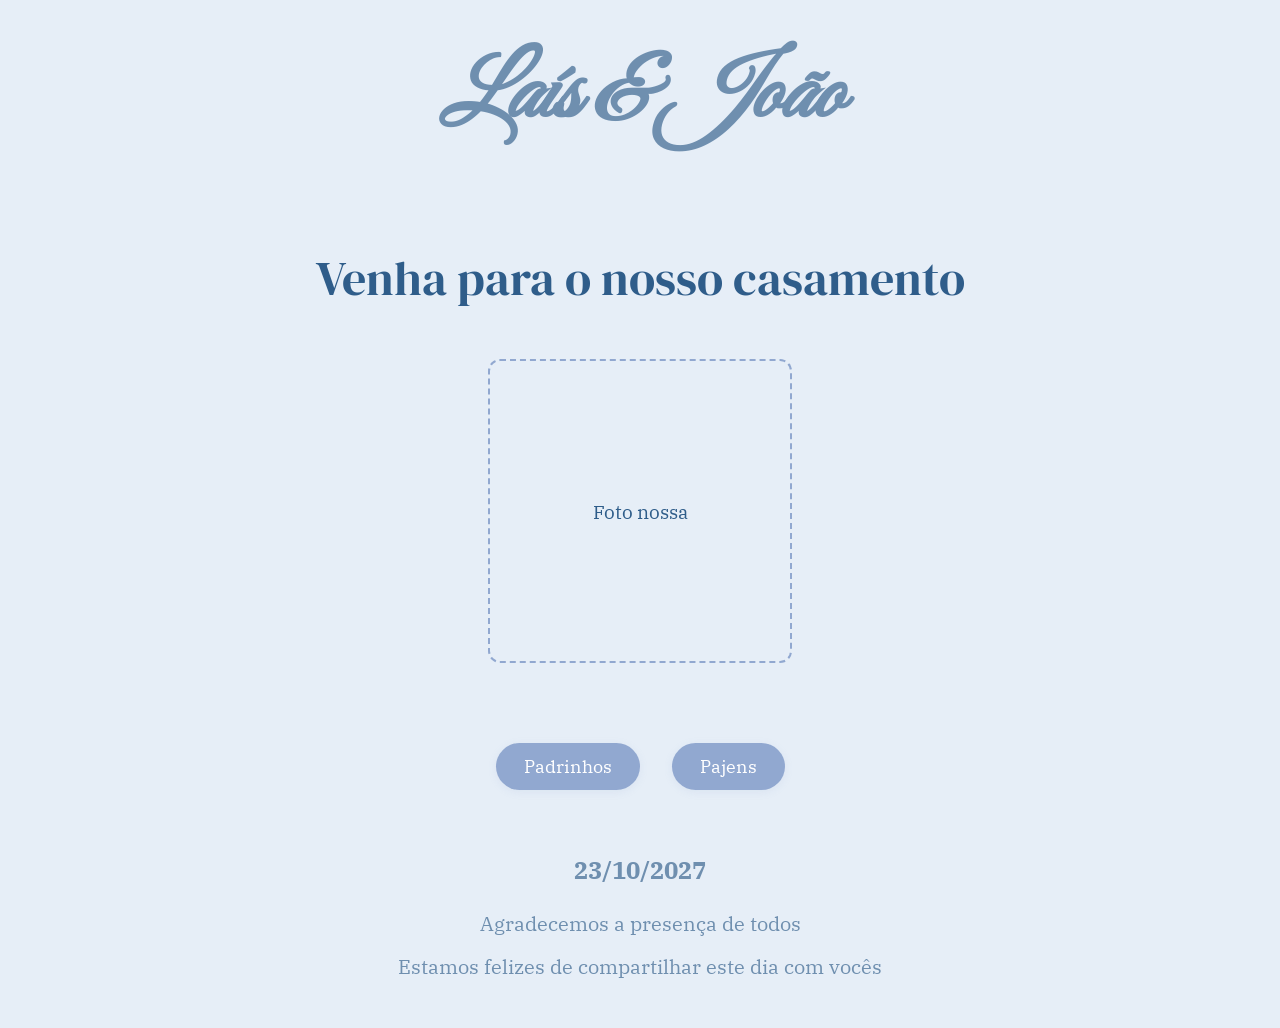
==== index.html @ 88865ebb "test 7.3" ====
<!doctype html>
<html lang="pt-BR">
  <head>
    <meta charset="UTF-8" />
    <meta name="viewport" content="width=device-width, initial-scale=1.0" />
    <title>Convite</title>
    <link rel="stylesheet" href="style.css" />
    <link rel="stylesheet" href="flowers.css" />
    <link
      href="https://fonts.googleapis.com/css?family=DM Serif Display"
      rel="stylesheet"
    />
    <link
      href="https://fonts.googleapis.com/css?family=IBM Plex Serif"
      rel="stylesheet"
    />
    <link
      href="https://fonts.googleapis.com/css?family=Great Vibes"
      rel="stylesheet"
    />
    <script src="script.js" defer></script>
  </head>
  <body>
    <div class="petal-field" id="petal-field"></div>
    <main class="container">
      <h1>Laís & João</h1>
      <p>Venha para o nosso casamento</p>

      <div class="photo-placeholder">
        <span>Foto nossa</span>
      </div>

      <div class="button-group">
        <a href="#" class="btn-mobile">Padrinhos</a>
        <a href="#" class="btn-mobile">Pajens</a>
      </div>

      <h2>23/10/2027</h2>

      <p class="thank-you">Agradecemos a presença de todos</p>
      <p class="share-day">
        Estamos felizes de compartilhar este dia com vocês
      </p>
    </main>
  </body>
</html>
---- style.css ----
.btn-mobile {
  display: inline-block;
  margin: 16px auto;
  padding: 12px 28px;
  background: var(--serenity-primary);
  color: #fff;
  border: none;
  border-radius: 32px;
  font-size: 1.1rem;
  font-family: "IBM Plex Serif", serif;
  text-decoration: none;
  box-shadow: 0 2px 8px rgba(var(--serenity-shadow-rgb), 0.12);
  transition:
    background 0.2s,
    box-shadow 0.2s;
  cursor: pointer;
  outline: none;
}
.btn-mobile:active,
.btn-mobile:focus {
  background: var(--serenity-primary-dark);
  box-shadow: 0 4px 16px rgba(var(--serenity-shadow-rgb), 0.18);
}

:root {
  --serenity-bg: #e6eef7;
  --serenity-text: #2f5d8a;
  --serenity-shadow-rgb: 131, 160, 209;
  --serenity-h1: #6f8faf;
  --serenity-border: #bfd7ea;
  --serenity-outline: #91a8d0;
  --serenity-primary: #91a8d0;
  --serenity-primary-dark: #6f8faf;
  --serenity-ghost: #e6eef7;

  --petal-a: #bfd7ea;
  --petal-b: #91a8d0;
  --petal-c: #d9eaf7;
  --petal-d: #6f8faf;
}

body {
  margin: 0;
  padding: 0;
  color: var(--serenity-text);
  min-height: 100vh;
  display: flex;
  flex-direction: column;
  justify-content: center;
  align-items: center;
  background: var(--serenity-bg);
}

.container {
  max-width: 720px;
  width: 100%;
  margin: 0 auto;
  padding: 40px 20px;
  border-radius: 12px;
  position: relative;
  z-index: 3;
  display: flex;
  flex-direction: column;
  align-items: center;
  justify-content: center;
}

h1 {
  margin-top: 0;
  color: var(--serenity-h1);
  font-family: "Great Vibes", serif;
  font-style: italic;
  font-size: 90px;
  text-align: center;
  width: 100%;
  padding: 0;
}

h2 {
  margin: 16px 0;
  color: var(--serenity-h1);
  font-family: "IBM Plex Serif", serif;
  font-size: 24px;
  text-align: center;
  width: 100%;
  padding: 0;
}

p {
  font-family: "DM Serif Display", serif;
  font-size: 48px;
  text-align: center;
  width: 100%;
  margin: 32px 0 16px 0;
  padding: 0;
}

.photo-placeholder {
  width: 300px;
  height: 300px;
  background-color: var(--serenity-ghost);
  border: 2px dashed var(--serenity-outline);
  border-radius: 12px;
  display: flex;
  justify-content: center;
  align-items: center;
  margin: 32px 0;
  color: var(--serenity-text);
  font-family: "IBM Plex Serif", serif;
  font-size: 1.2rem;
}

.photo-placeholder span {
  text-align: center;
}

.button-group {
  display: flex;
  gap: 32px;
  margin: 32px 0;
}

.thank-you,
.share-day {
  font-family: "IBM Plex Serif", serif;
  font-size: 20px;
  color: var(--serenity-h1);
  margin: 8px 0;
}

@media (max-width: 900px) {
  h1 {
    font-size: 56px;
  }
  p {
    font-size: 32px;
  }
  .container {
    padding: 20px 10px;
  }
  .photo-placeholder {
    width: 250px;
    height: 250px;
  }
}

@media (max-width: 600px) {
  h1 {
    font-size: 36px;
  }
  p {
    font-size: 20px;
  }
  h2 {
    font-size: 18px;
  }
  .container {
    padding: 10px 4px;
    width: 100vw;
    max-width: 100vw;
    min-width: 0;
    box-sizing: border-box;
  }
  body {
    min-height: 100dvh;
    font-size: 16px;
  }
  main.container {
    min-width: 0;
    width: 100vw;
    max-width: 100vw;
    box-sizing: border-box;
  }
  .photo-placeholder {
    width: 200px;
    height: 200px;
    margin: 16px 0;
  }
  .button-group {
    gap: 16px;
    margin: 16px 0;
  }
  .btn-mobile {
    font-size: 0.9rem;
    padding: 8px 20px;
  }
  .thank-you,
  .share-day {
    font-size: 16px;
  }
}

@media (max-width: 400px) {
  h1 {
    font-size: 24px;
  }
  p {
    font-size: 16px;
  }
  h2 {
    font-size: 14px;
  }
  .thank-you,
  .share-day {
    font-size: 14px;
  }
}
---- flowers.css ----
:root {
  --petal-shadow: 0 6px 12px rgba(30, 70, 110, 0.08);
}

.petal-field {
  position: fixed;
  inset: 0;
  height: 100vh;
  pointer-events: none;
  z-index: 0;
  overflow: hidden;
}

.petal {
  position: absolute;
  top: -14%;
  will-change: transform, top;
  animation-name: fall;
  animation-timing-function: linear;
  animation-iteration-count: 1;
  animation-duration: var(--d, 10s);
  background: transparent;
  mix-blend-mode: multiply;
  animation-delay: var(--delay, 0s);
}

.petal img {
  display: block;
  width: var(--size, 40px);
  height: var(--size, 40px);
  object-fit: cover;
  opacity: var(--o, 0.95);
}

@keyframes fall {
  0% {
    top: -14%;
    transform: translateX(0) rotate(0deg);
  }
  25% {
    transform: translateX(calc(var(--drift) * 0.6)) rotate(90deg);
  }
  50% {
    transform: translateX(calc(var(--drift) * -0.6)) rotate(180deg);
  }
  75% {
    transform: translateX(calc(var(--drift) * 0.4)) rotate(270deg);
  }
  100% {
    top: 110%;
    transform: translateX(calc(var(--drift) * -0.2)) rotate(360deg);
  }
}

@media (max-width: 900px) {
  .petal img {
    opacity: 0.8;
  }
}
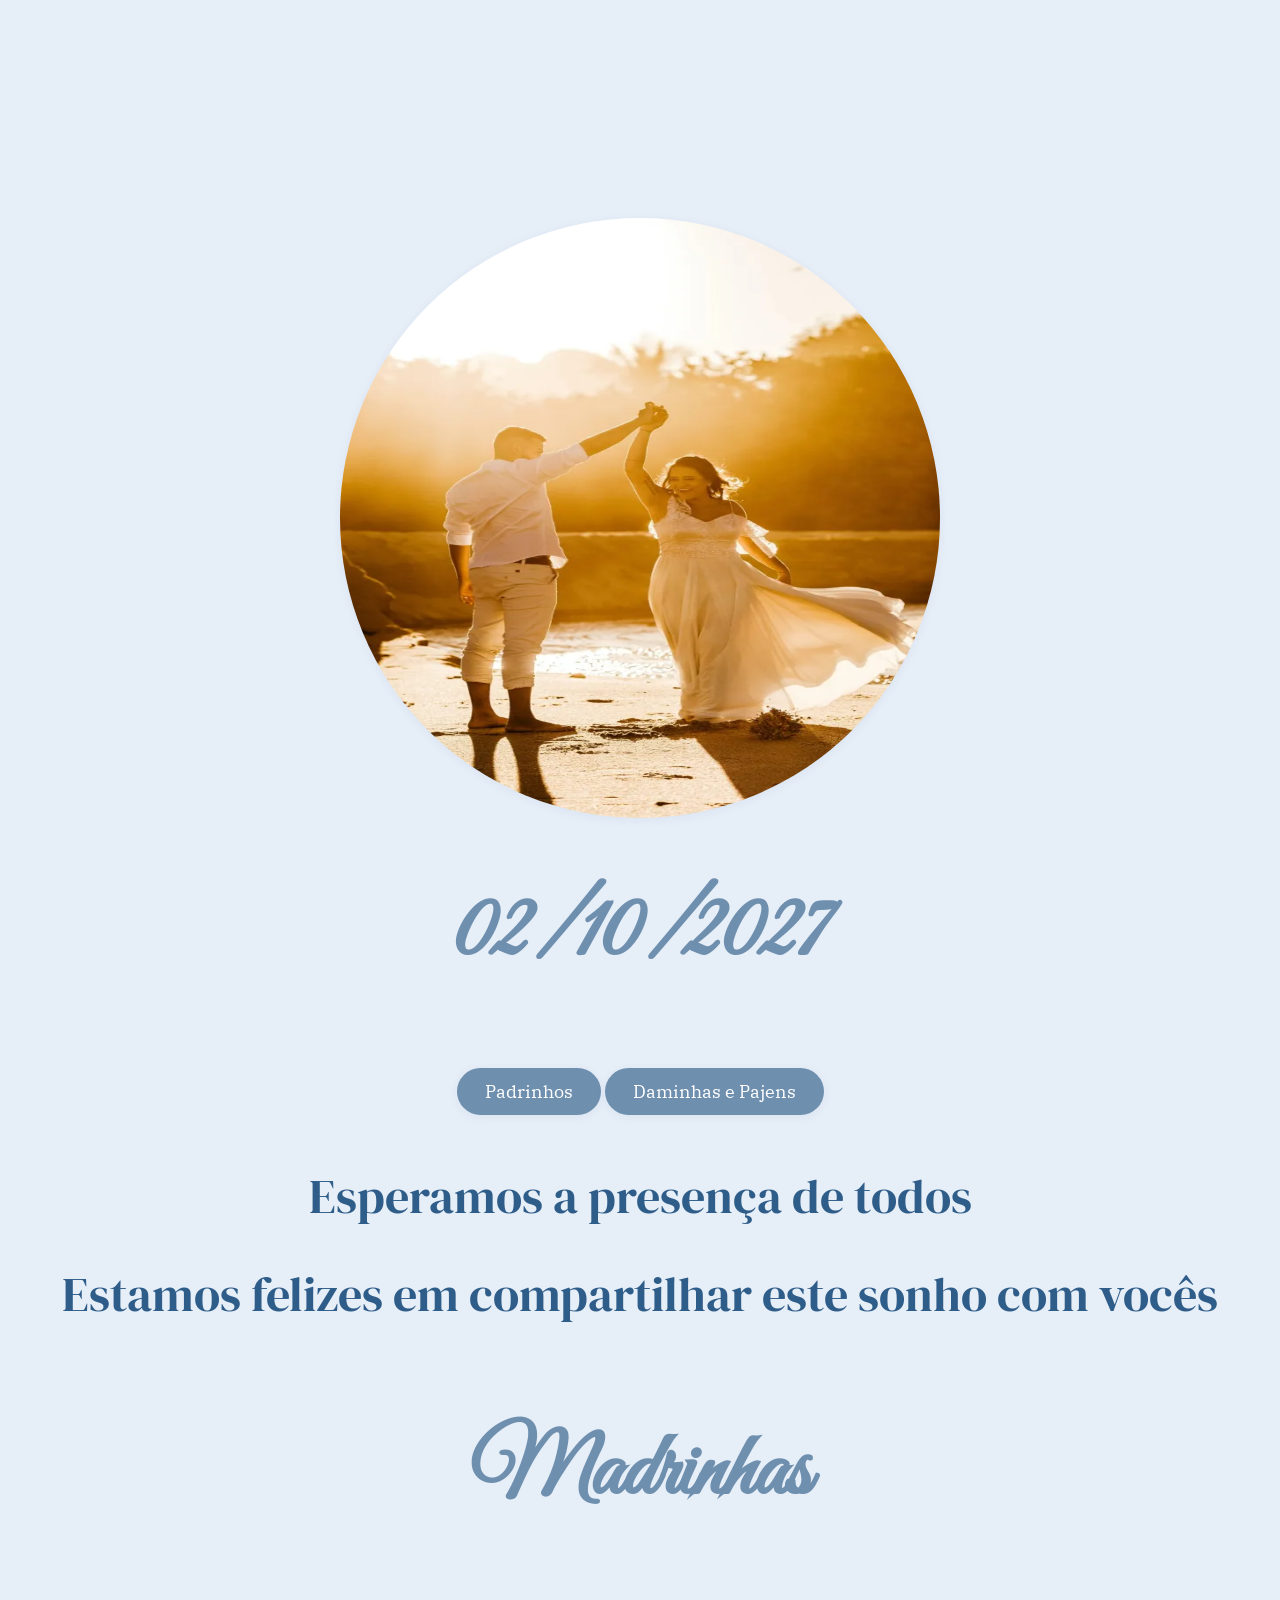
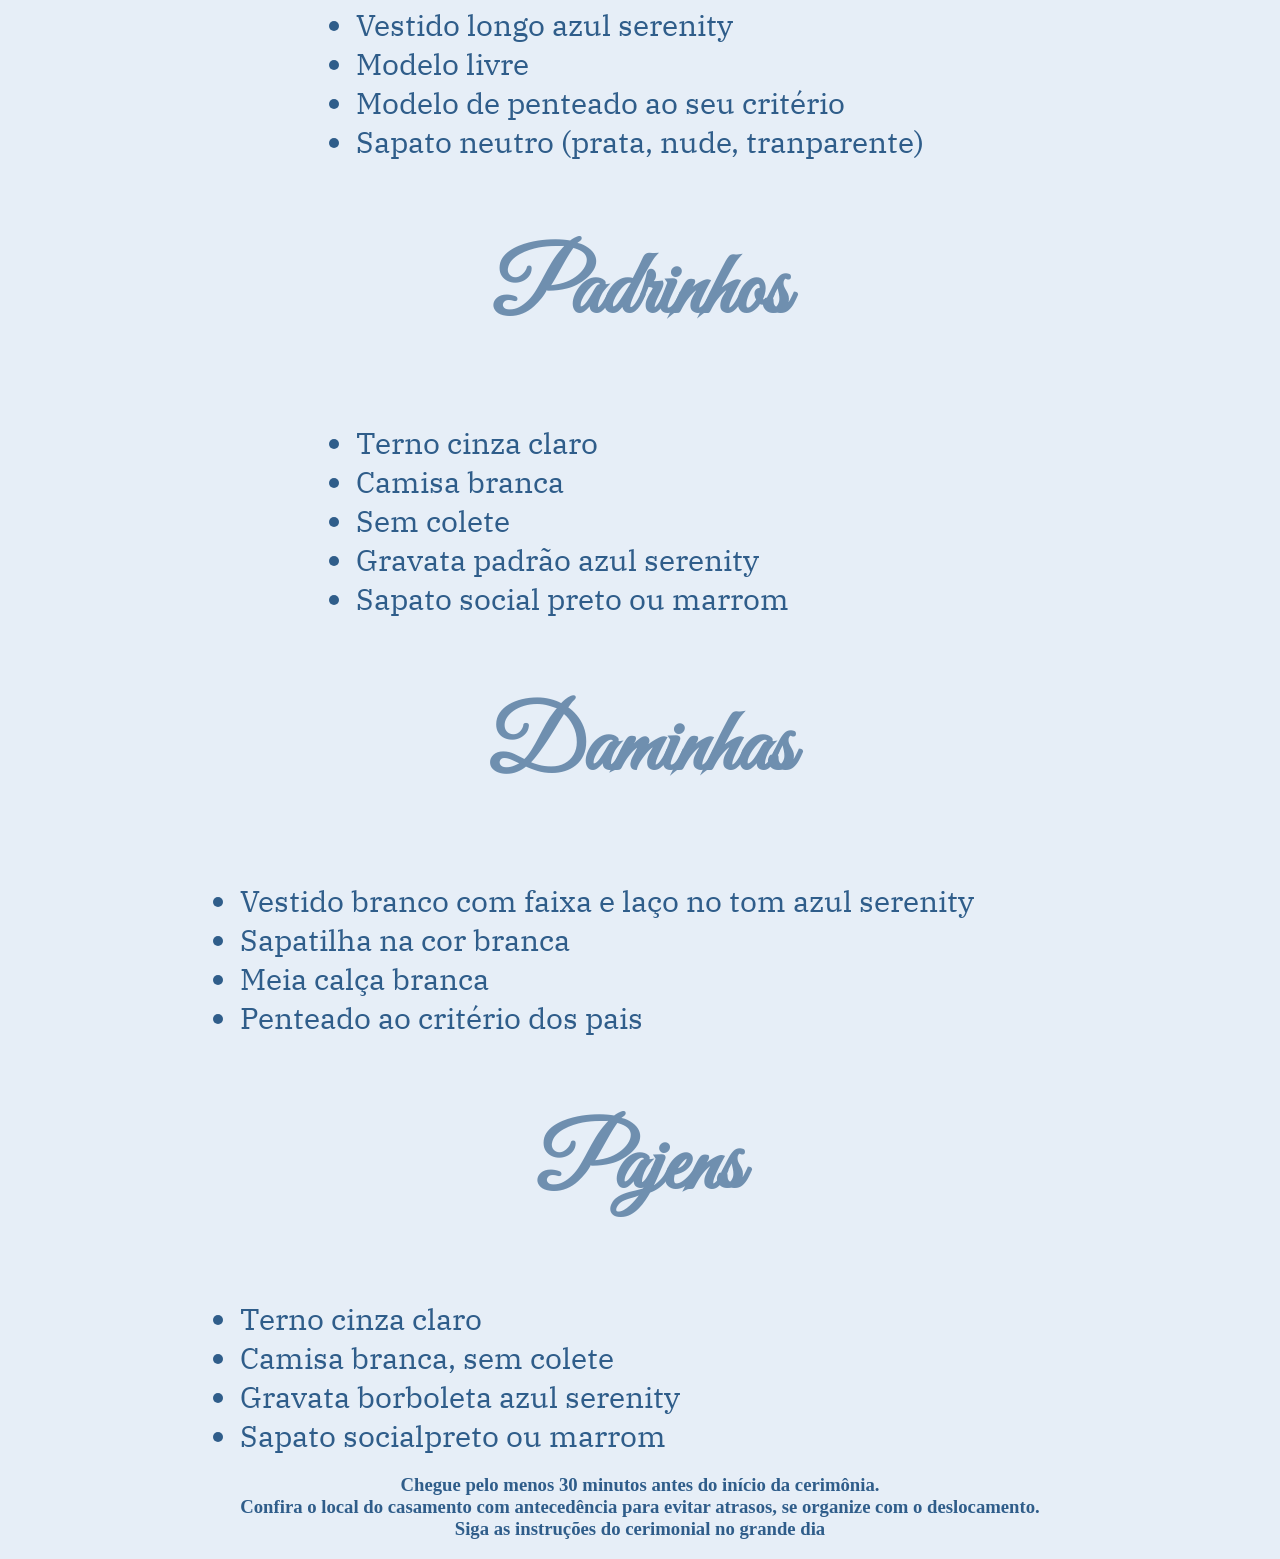
==== commit a04616aa: "Mockup inicial do site" ====
--- a/index.html
+++ b/index.html
@@ -20,27 +20,61 @@
     />
     <script src="script.js" defer></script>
   </head>
+  <header>
+    <iframe
+      src="https://giphy.com/embed/i17zHLTMt1SmJMv6Aw"
+      style=""
+      frameborder="0"
+      class="giphy-embed"
+      allowfullscreen
+    ></iframe>
+  </header>
   <body>
-    <div class="petal-field" id="petal-field"></div>
-    <main class="container">
-      <h1>Laís & João</h1>
-      <p>Venha para o nosso casamento</p>
-
-      <div class="photo-placeholder">
-        <span>Foto nossa</span>
-      </div>
-
-      <div class="button-group">
-        <a href="#" class="btn-mobile">Padrinhos</a>
-        <a href="#" class="btn-mobile">Pajens</a>
-      </div>
-
-      <h2>23/10/2027</h2>
-
-      <p class="thank-you">Agradecemos a presença de todos</p>
-      <p class="share-day">
-        Estamos felizes de compartilhar este dia com vocês
-      </p>
-    </main>
-  </body>
+    <img
+      src="images/FotoCasamento.webp"
+      alt="Noix"
+      style="width: 600px; height: 600px"
+    />
+    <h1>02/10/2027</h1>
+    <section>
+      <button class="btn-mobile">Padrinhos</button>
+      <button class="btn-mobile">Daminhas e Pajens</button>
+      <p>Esperamos a presença de todos</p>
+      <p>Estamos felizes em compartilhar este sonho com vocês</p>
+    </section>
+    <section>
+      <h1>Madrinhas</h1>
+      <ul>
+        <li>Vestido longo azul serenity</li>
+        <li>Modelo livre</li>
+        <li>Modelo de penteado ao seu critério</li>
+        <li>Sapato neutro (prata, nude, tranparente)</li>
+      </ul>
+      <h1>Padrinhos</h1>
+      <ul>
+        <li>Terno cinza claro</li>
+        <li>Camisa branca</li>
+        <li>Sem colete</li>
+        <li>Gravata padrão azul serenity</li>
+        <li>Sapato social preto ou marrom</li>
+      </ul>
+    </section>
+    <section>
+      <h1>Daminhas</h1>
+      <ul>
+        <li>Vestido branco com faixa e laço no tom azul serenity</li>
+        <li>Sapatilha na cor branca</li>
+        <li>Meia calça branca</li>
+        <li>Penteado ao critério dos pais</li>
+      </ul>
+      <h1>Pajens</h1>
+      <ul>
+        <li>Terno cinza claro</li>
+        <li>Camisa branca, sem colete</li>
+        <li>Gravata borboleta azul serenity</li>
+        <li>Sapato socialpreto ou marrom</li>
+      </ul>
+  </footer>
+      <h3>Chegue pelo menos 30 minutos antes do início da cerimônia.<br>Confira o local do casamento com antecedência para evitar atrasos, se organize com o deslocamento.<br>Siga as instruções do cerimonial no grande dia</h3>
+  <footer>
 </html>
--- a/style.css
+++ b/style.css
@@ -2,7 +2,9 @@
   display: inline-block;
   margin: 16px auto;
   padding: 12px 28px;
-  background: var(--serenity-primary);
+  align-items: center;
+  justify-content: center;
+  background: var(--serenity-primary-dark);
   color: #fff;
   border: none;
   border-radius: 32px;
@@ -32,11 +34,6 @@
   --serenity-primary: #91a8d0;
   --serenity-primary-dark: #6f8faf;
   --serenity-ghost: #e6eef7;
-
-  --petal-a: #bfd7ea;
-  --petal-b: #91a8d0;
-  --petal-c: #d9eaf7;
-  --petal-d: #6f8faf;
 }
 
 body {
@@ -46,11 +43,16 @@
   min-height: 100vh;
   display: flex;
   flex-direction: column;
-  justify-content: center;
+  justify-content: top;
   align-items: center;
   background: var(--serenity-bg);
 }
 
+header {
+  width: 50%;
+  padding: 32px 0;
+  text-align: center;
+}
 .container {
   max-width: 720px;
   width: 100%;
@@ -66,10 +68,8 @@
 }
 
 h1 {
-  margin-top: 0;
   color: var(--serenity-h1);
   font-family: "Great Vibes", serif;
-  font-style: italic;
   font-size: 90px;
   text-align: center;
   width: 100%;
@@ -120,88 +120,32 @@
   margin: 32px 0;
 }
 
-.thank-you,
-.share-day {
-  font-family: "IBM Plex Serif", serif;
-  font-size: 20px;
-  color: var(--serenity-h1);
-  margin: 8px 0;
+img {
+  max-width: 100%;
+  height: auto;
+  border-radius: 50%;
+  box-shadow: 0 2px 8px rgba(var(--serenity-shadow-rgb), 0.12);
 }
 
-@media (max-width: 900px) {
-  h1 {
-    font-size: 56px;
-  }
-  p {
-    font-size: 32px;
-  }
-  .container {
-    padding: 20px 10px;
-  }
-  .photo-placeholder {
-    width: 250px;
-    height: 250px;
+section {
+  text-align: center;
+  button {
+    align-items: center;
+    justify-content: center;
   }
 }
 
-@media (max-width: 600px) {
-  h1 {
-    font-size: 36px;
-  }
-  p {
-    font-size: 20px;
-  }
-  h2 {
-    font-size: 18px;
-  }
-  .container {
-    padding: 10px 4px;
-    width: 100vw;
-    max-width: 100vw;
-    min-width: 0;
-    box-sizing: border-box;
-  }
-  body {
-    min-height: 100dvh;
-    font-size: 16px;
-  }
-  main.container {
-    min-width: 0;
-    width: 100vw;
-    max-width: 100vw;
-    box-sizing: border-box;
-  }
-  .photo-placeholder {
-    width: 200px;
-    height: 200px;
-    margin: 16px 0;
-  }
-  .button-group {
-    gap: 16px;
-    margin: 16px 0;
-  }
-  .btn-mobile {
-    font-size: 0.9rem;
-    padding: 8px 20px;
-  }
-  .thank-you,
-  .share-day {
-    font-size: 16px;
-  }
+ul {
+  padding: 0;
+  margin: 0;
+  font-family: "IBM Plex Serif", serif;
+  font-size: 30px;
+  text-align: left;
 }
 
-@media (max-width: 400px) {
-  h1 {
-    font-size: 24px;
-  }
-  p {
-    font-size: 16px;
-  }
-  h2 {
-    font-size: 14px;
-  }
-  .thank-you,
-  .share-day {
-    font-size: 14px;
-  }
+footer {
+  width: 100%;
+  text-align: center;
+  font-family: "IBM Plex Serif", serif;
+  color: var(--serenity-text);
 }
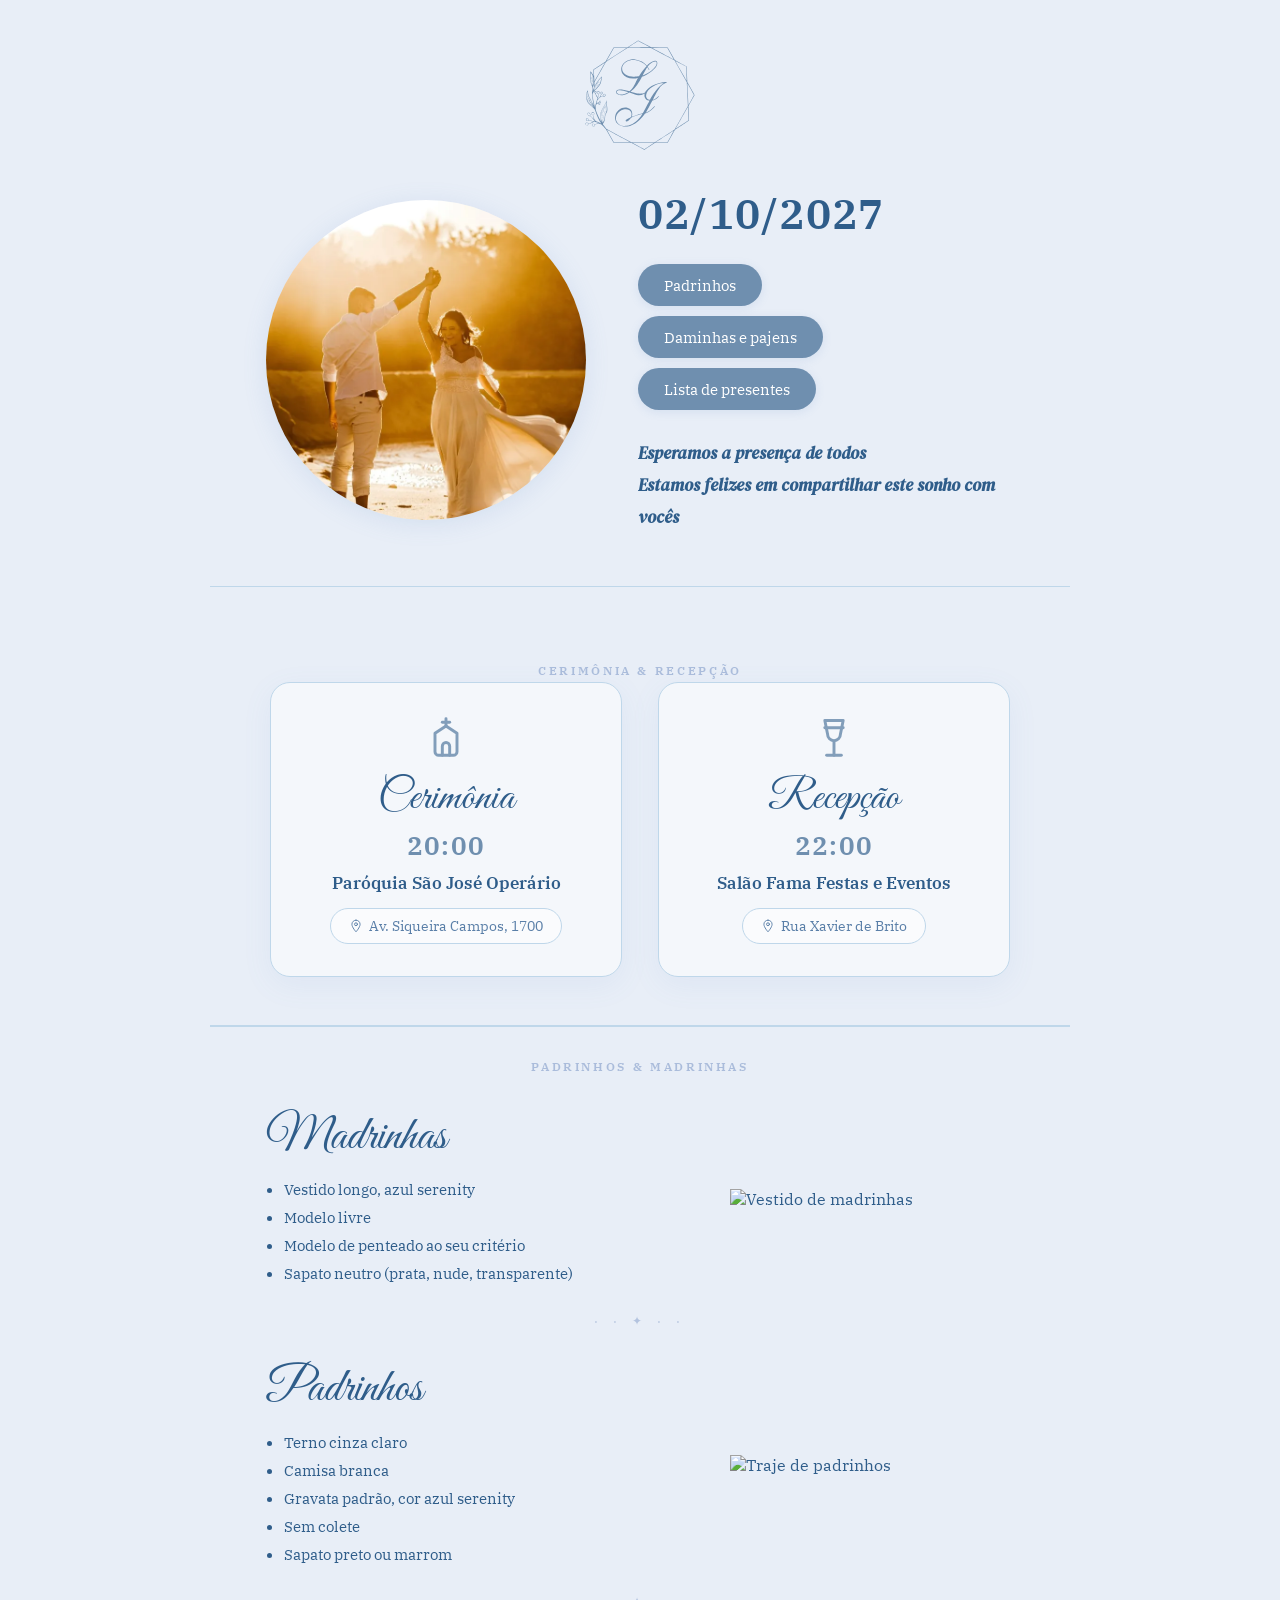
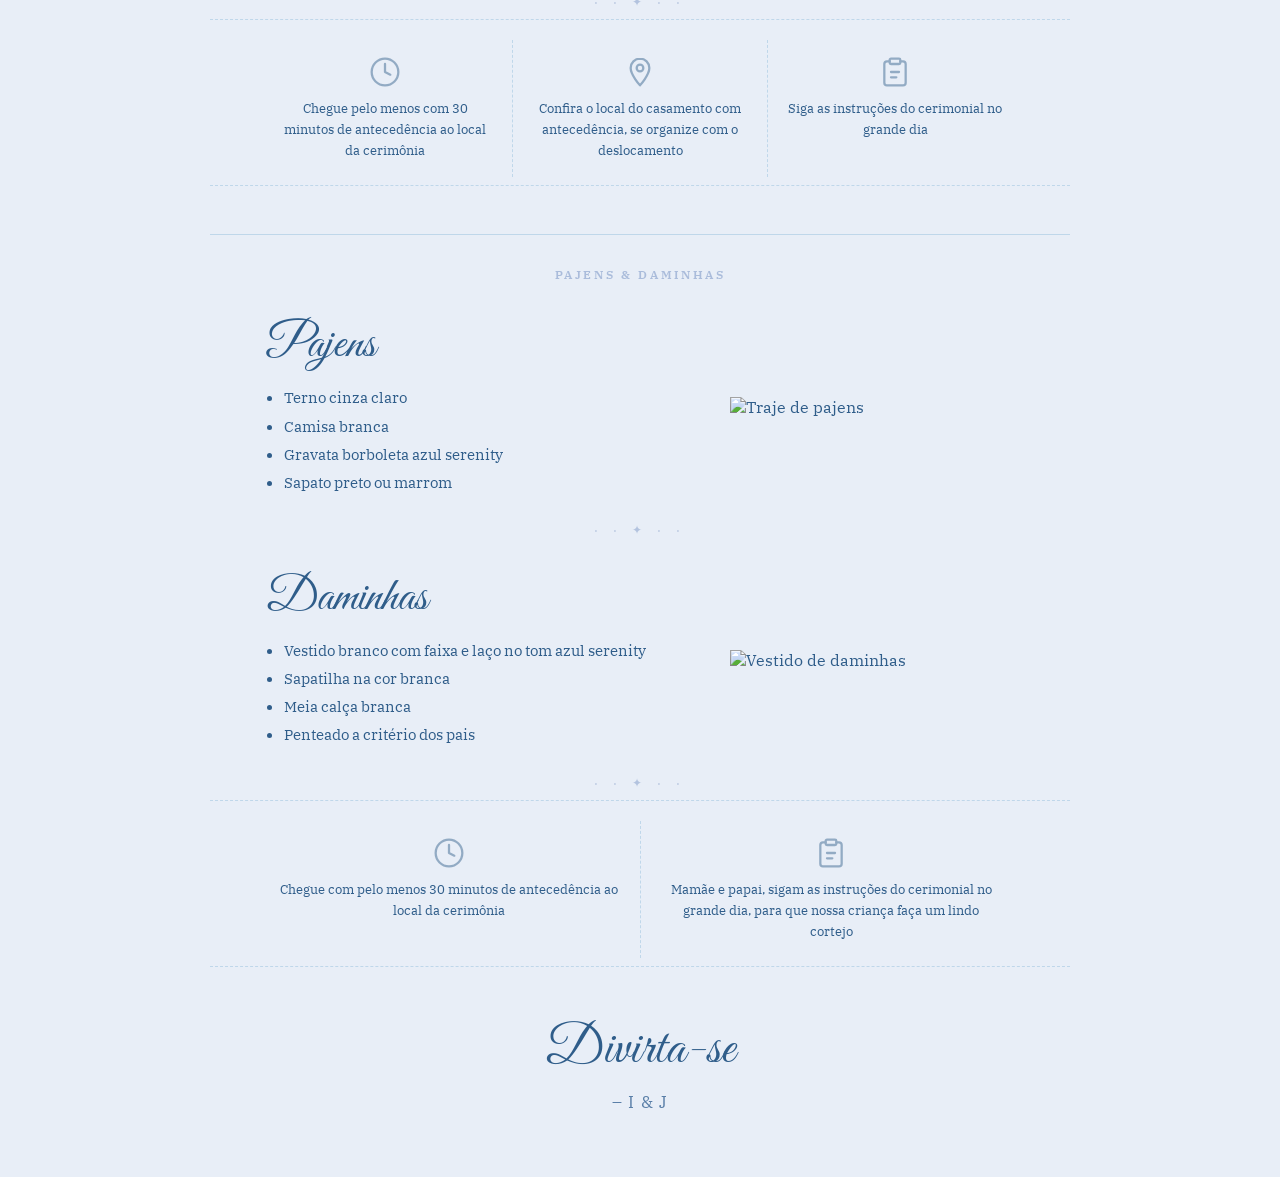
==== commit 258da3a5: "Site v2" ====
--- a/index.html
+++ b/index.html
@@ -3,78 +3,385 @@
   <head>
     <meta charset="UTF-8" />
     <meta name="viewport" content="width=device-width, initial-scale=1.0" />
-    <title>Convite</title>
-    <link rel="stylesheet" href="style.css" />
-    <link rel="stylesheet" href="flowers.css" />
+    <title>Convite de Casamento – I &amp; J</title>
+    <link rel="preconnect" href="https://fonts.googleapis.com" />
+    <link rel="preconnect" href="https://fonts.gstatic.com" crossorigin />
     <link
-      href="https://fonts.googleapis.com/css?family=DM Serif Display"
+      href="https://fonts.googleapis.com/css2?family=Great+Vibes&family=IBM+Plex+Serif:ital,wght@0,400;0,600;1,400&family=DM+Serif+Display:ital@0;1&display=swap"
       rel="stylesheet"
     />
-    <link
-      href="https://fonts.googleapis.com/css?family=IBM Plex Serif"
-      rel="stylesheet"
-    />
-    <link
-      href="https://fonts.googleapis.com/css?family=Great Vibes"
-      rel="stylesheet"
-    />
-    <script src="script.js" defer></script>
+    <link rel="stylesheet" href="style.css" />
   </head>
-  <header>
-    <iframe
-      src="https://giphy.com/embed/i17zHLTMt1SmJMv6Aw"
-      style=""
-      frameborder="0"
-      class="giphy-embed"
-      allowfullscreen
-    ></iframe>
-  </header>
   <body>
-    <img
-      src="images/FotoCasamento.webp"
-      alt="Noix"
-      style="width: 600px; height: 600px"
-    />
-    <h1>02/10/2027</h1>
-    <section>
-      <button class="btn-mobile">Padrinhos</button>
-      <button class="btn-mobile">Daminhas e Pajens</button>
-      <p>Esperamos a presença de todos</p>
-      <p>Estamos felizes em compartilhar este sonho com vocês</p>
-    </section>
-    <section>
-      <h1>Madrinhas</h1>
-      <ul>
-        <li>Vestido longo azul serenity</li>
-        <li>Modelo livre</li>
-        <li>Modelo de penteado ao seu critério</li>
-        <li>Sapato neutro (prata, nude, tranparente)</li>
-      </ul>
-      <h1>Padrinhos</h1>
-      <ul>
-        <li>Terno cinza claro</li>
-        <li>Camisa branca</li>
-        <li>Sem colete</li>
-        <li>Gravata padrão azul serenity</li>
-        <li>Sapato social preto ou marrom</li>
-      </ul>
-    </section>
-    <section>
-      <h1>Daminhas</h1>
-      <ul>
-        <li>Vestido branco com faixa e laço no tom azul serenity</li>
-        <li>Sapatilha na cor branca</li>
-        <li>Meia calça branca</li>
-        <li>Penteado ao critério dos pais</li>
-      </ul>
-      <h1>Pajens</h1>
-      <ul>
-        <li>Terno cinza claro</li>
-        <li>Camisa branca, sem colete</li>
-        <li>Gravata borboleta azul serenity</li>
-        <li>Sapato socialpreto ou marrom</li>
-      </ul>
-  </footer>
-      <h3>Chegue pelo menos 30 minutos antes do início da cerimônia.<br>Confira o local do casamento com antecedência para evitar atrasos, se organize com o deslocamento.<br>Siga as instruções do cerimonial no grande dia</h3>
-  <footer>
+    <div class="wrapper">
+      <!-- ══════════════════════════════════════
+           CAPA
+      ══════════════════════════════════════ -->
+      <section class="section-cover">
+        <!-- Logo (mobile: topo centrado | desktop: canto superior esquerdo via CSS) -->
+        <div class="logo-wrap">
+          <img
+            src="images/MonogramaV4-colored.svg"
+            alt="Logo I&amp;J"
+            class="logo-img"
+          />
+        </div>
+
+        <!-- Bloco hero: no desktop vira 2 colunas -->
+        <div class="hero-grid">
+          <!-- Foto -->
+          <div class="hero-circle">
+            <img
+              src="images/FotoCasamento.webp"
+              alt="Foto dos noivos"
+              class="hero-img"
+            />
+          </div>
+
+          <!-- Conteúdo textual ao lado da foto (desktop) ou abaixo (mobile) -->
+          <div class="hero-content">
+            <p class="date-text">02/10/2027</p>
+
+            <div class="nav-btns">
+              <a class="btn-nav" href="#padrinhos">Padrinhos</a>
+              <a class="btn-nav" href="#daminhas">Daminhas e pajens</a>
+              <a
+                class="btn-nav btn-gift"
+                href="https://www.finalfeliz.de/LaisLinsJoaoVictor"
+                target="_blank"
+                rel="noopener"
+                >Lista de presentes</a
+              >
+            </div>
+
+            <div class="hero-msg">
+              <p class="msg-line">Esperamos a presença de todos</p>
+              <p class="msg-line">
+                Estamos felizes em compartilhar este sonho com vocês
+              </p>
+            </div>
+          </div>
+        </div>
+        <!-- /hero-grid -->
+      </section>
+      <!-- ══════════════════════════════════════
+           INFORMAÇÕES DO EVENTO
+      ══════════════════════════════════════ -->
+      <section class="section-info">
+        <h3 class="section-label desktop-only">Cerimônia &amp; Recepção</h3>
+
+        <div class="info-cards">
+          <!-- Cerimônia -->
+          <div class="info-card">
+            <div class="info-card-icon">
+              <svg
+                viewBox="0 0 24 24"
+                fill="none"
+                stroke="currentColor"
+                stroke-width="1.6"
+                stroke-linecap="round"
+                stroke-linejoin="round"
+              >
+                <!-- Cruz -->
+                <line x1="12" y1="2" x2="12" y2="6" />
+                <line x1="10" y1="4" x2="14" y2="4" />
+                <!-- Telhado e corpo da capela -->
+                <path d="M18 10l-6-4-6 4v10a2 2 0 0 0 2 2h8a2 2 0 0 0 2-2V10z" />
+                <!-- Porta em arco -->
+                <path d="M10 22v-5a2 2 0 0 1 4 0v5" />
+              </svg>
+            </div>
+            <h3 class="info-card-title">Cerimônia</h3>
+            <p class="info-card-time">20:00</p>
+            <p class="info-card-place">Paróquia São José Operário</p>
+            <a
+              class="info-card-address"
+              href="https://maps.google.com/?q=Av+Siqueira+Campos+1700"
+              target="_blank"
+              rel="noopener"
+            >
+              <svg
+                viewBox="0 0 24 24"
+                fill="none"
+                stroke="currentColor"
+                stroke-width="1.6"
+                stroke-linecap="round"
+                stroke-linejoin="round"
+                class="addr-icon"
+              >
+                <path
+                  d="M12 2C8.13 2 5 5.13 5 9c0 5.25 7 13 7 13s7-7.75 7-13c0-3.87-3.13-7-7-7z"
+                />
+                <circle cx="12" cy="9" r="2.5" />
+              </svg>
+              Av. Siqueira Campos, 1700
+            </a>
+          </div>
+
+          <!-- Recepção -->
+          <div class="info-card">
+            <div class="info-card-icon">
+              <svg
+                viewBox="0 0 24 24"
+                fill="none"
+                stroke="currentColor"
+                stroke-width="1.6"
+                stroke-linecap="round"
+                stroke-linejoin="round"
+              >
+                <!-- Taça de brinde -->
+                <path d="M8 22h8" />
+                <path d="M12 15v7" />
+                <path d="M7 3h10l-1.5 7.5a3.5 3.5 0 0 1-7 0L7 3z" />
+                <line x1="7" y1="7" x2="17" y2="7" />
+              </svg>
+            </div>
+            <h3 class="info-card-title">Recepção</h3>
+            <p class="info-card-time">22:00</p>
+            <p class="info-card-place">Salão Fama Festas e Eventos</p>
+            <a
+              class="info-card-address"
+              href="https://maps.google.com/?q=Rua+Xavier+de+Brito"
+              target="_blank"
+              rel="noopener"
+            >
+              <svg
+                viewBox="0 0 24 24"
+                fill="none"
+                stroke="currentColor"
+                stroke-width="1.6"
+                stroke-linecap="round"
+                stroke-linejoin="round"
+                class="addr-icon"
+              >
+                <path
+                  d="M12 2C8.13 2 5 5.13 5 9c0 5.25 7 13 7 13s7-7.75 7-13c0-3.87-3.13-7-7-7z"
+                />
+                <circle cx="12" cy="9" r="2.5" />
+              </svg>
+              Rua Xavier de Brito
+            </a>
+          </div>
+        </div>
+      </section>
+      <!-- ══════════════════════════════════════
+           PADRINHOS
+      ══════════════════════════════════════ -->
+      <section class="section-outfit" id="padrinhos">
+        <!-- Título de seção visível só no desktop -->
+        <h3 class="section-label desktop-only">Padrinhos &amp; Madrinhas</h3>
+
+        <!-- Madrinhas -->
+        <div class="outfit-block">
+          <div class="outfit-text">
+            <h2 class="script-title">Madrinhas</h2>
+            <ul class="outfit-list">
+              <li>Vestido longo, azul serenity</li>
+              <li>Modelo livre</li>
+              <li>Modelo de penteado ao seu critério</li>
+              <li>Sapato neutro (prata, nude, transparente)</li>
+            </ul>
+          </div>
+          <div class="outfit-img-wrap">
+            <img
+              src="images/madrinhas.png"
+              alt="Vestido de madrinhas"
+              class="outfit-img"
+            />
+          </div>
+        </div>
+
+        <div class="divider-ornament">· · ✦ · ·</div>
+
+        <!-- Padrinhos -->
+        <div class="outfit-block reverse">
+          <div class="outfit-img-wrap">
+            <img
+              src="images/padrinhos.png"
+              alt="Traje de padrinhos"
+              class="outfit-img"
+            />
+          </div>
+          <div class="outfit-text">
+            <h2 class="script-title">Padrinhos</h2>
+            <ul class="outfit-list">
+              <li>Terno cinza claro</li>
+              <li>Camisa branca</li>
+              <li>Gravata padrão, cor azul serenity</li>
+              <li>Sem colete</li>
+              <li>Sapato preto ou marrom</li>
+            </ul>
+          </div>
+        </div>
+
+        <div class="divider-ornament">· · ✦ · ·</div>
+
+        <!-- Dicas padrinhos -->
+        <div class="tips-section">
+          <div class="tip-item">
+            <svg
+              class="tip-icon"
+              viewBox="0 0 24 24"
+              fill="none"
+              stroke="currentColor"
+              stroke-width="1.7"
+              stroke-linecap="round"
+              stroke-linejoin="round"
+            >
+              <circle cx="12" cy="12" r="10" />
+              <polyline points="12 6 12 12 16 14" />
+            </svg>
+            <p class="tip-text">
+              Chegue pelo menos com 30 minutos de antecedência ao local da
+              cerimônia
+            </p>
+          </div>
+          <div class="tip-item">
+            <svg
+              class="tip-icon"
+              viewBox="0 0 24 24"
+              fill="none"
+              stroke="currentColor"
+              stroke-width="1.7"
+              stroke-linecap="round"
+              stroke-linejoin="round"
+            >
+              <path
+                d="M12 2C8.13 2 5 5.13 5 9c0 5.25 7 13 7 13s7-7.75 7-13c0-3.87-3.13-7-7-7z"
+              />
+              <circle cx="12" cy="9" r="2.5" />
+            </svg>
+            <p class="tip-text">
+              Confira o local do casamento com antecedência, se organize com o
+              deslocamento
+            </p>
+          </div>
+          <div class="tip-item">
+            <svg
+              class="tip-icon"
+              viewBox="0 0 24 24"
+              fill="none"
+              stroke="currentColor"
+              stroke-width="1.7"
+              stroke-linecap="round"
+              stroke-linejoin="round"
+            >
+              <rect x="8" y="2" width="8" height="4" rx="1" />
+              <path
+                d="M16 4h2a2 2 0 0 1 2 2v14a2 2 0 0 1-2 2H6a2 2 0 0 1-2-2V6a2 2 0 0 1 2-2h2"
+              />
+              <line x1="9" y1="12" x2="15" y2="12" />
+              <line x1="9" y1="16" x2="13" y2="16" />
+            </svg>
+            <p class="tip-text">
+              Siga as instruções do cerimonial no grande dia
+            </p>
+          </div>
+        </div>
+      </section>
+
+      <!-- ══════════════════════════════════════
+           DAMINHAS & PAJENS
+      ══════════════════════════════════════ -->
+      <section class="section-outfit" id="daminhas">
+        <!-- Título de seção visível só no desktop -->
+        <h3 class="section-label desktop-only">Pajens &amp; Daminhas</h3>
+
+        <!-- Pajens -->
+        <div class="outfit-block">
+          <div class="outfit-text">
+            <h2 class="script-title">Pajens</h2>
+            <ul class="outfit-list">
+              <li>Terno cinza claro</li>
+              <li>Camisa branca</li>
+              <li>Gravata borboleta azul serenity</li>
+              <li>Sapato preto ou marrom</li>
+            </ul>
+          </div>
+          <div class="outfit-img-wrap">
+            <img
+              src="images/pajens.png"
+              alt="Traje de pajens"
+              class="outfit-img"
+            />
+          </div>
+        </div>
+
+        <div class="divider-ornament">· · ✦ · ·</div>
+
+        <!-- Daminhas -->
+        <div class="outfit-block reverse">
+          <div class="outfit-img-wrap">
+            <img
+              src="images/daminhas.png"
+              alt="Vestido de daminhas"
+              class="outfit-img"
+            />
+          </div>
+          <div class="outfit-text">
+            <h2 class="script-title">Daminhas</h2>
+            <ul class="outfit-list">
+              <li>Vestido branco com faixa e laço no tom azul serenity</li>
+              <li>Sapatilha na cor branca</li>
+              <li>Meia calça branca</li>
+              <li>Penteado a critério dos pais</li>
+            </ul>
+          </div>
+        </div>
+
+        <div class="divider-ornament">· · ✦ · ·</div>
+
+        <!-- Dicas crianças -->
+        <div class="tips-section">
+          <div class="tip-item">
+            <svg
+              class="tip-icon"
+              viewBox="0 0 24 24"
+              fill="none"
+              stroke="currentColor"
+              stroke-width="1.7"
+              stroke-linecap="round"
+              stroke-linejoin="round"
+            >
+              <circle cx="12" cy="12" r="10" />
+              <polyline points="12 6 12 12 16 14" />
+            </svg>
+            <p class="tip-text">
+              Chegue com pelo menos 30 minutos de antecedência ao local da
+              cerimônia
+            </p>
+          </div>
+          <div class="tip-item">
+            <svg
+              class="tip-icon"
+              viewBox="0 0 24 24"
+              fill="none"
+              stroke="currentColor"
+              stroke-width="1.7"
+              stroke-linecap="round"
+              stroke-linejoin="round"
+            >
+              <rect x="8" y="2" width="8" height="4" rx="1" />
+              <path
+                d="M16 4h2a2 2 0 0 1 2 2v14a2 2 0 0 1-2 2H6a2 2 0 0 1-2-2V6a2 2 0 0 1 2-2h2"
+              />
+              <line x1="9" y1="12" x2="15" y2="12" />
+              <line x1="9" y1="16" x2="13" y2="16" />
+            </svg>
+            <p class="tip-text">
+              Mamãe e papai, sigam as instruções do cerimonial no grande dia,
+              para que nossa criança faça um lindo cortejo
+            </p>
+          </div>
+        </div>
+
+        <!-- Assinatura final -->
+        <div class="final-sign">
+          <h2 class="script-title sign-title">Divirta-se</h2>
+          <p class="sign-sub">– I &amp; J</p>
+        </div>
+      </section>
+    </div>
+    <!-- /wrapper -->
+  </body>
 </html>
--- a/style.css
+++ b/style.css
@@ -1,151 +1,528 @@
-.btn-mobile {
-  display: inline-block;
-  margin: 16px auto;
-  padding: 12px 28px;
-  align-items: center;
+/* ============================================================
+   RESET & VARIÁVEIS
+   ============================================================ */
+*, *::before, *::after { box-sizing: border-box; margin: 0; padding: 0; }
+
+:root {
+  --bg:         #e8eef7;
+  --text:       #2f5d8a;
+  --text-soft:  #5a7fa8;
+  --blue:       #91a8d0;
+  --blue-dk:    #6f8faf;
+  --border:     #bfd7ea;
+  --shadow:     rgba(100, 140, 200, 0.15);
+}
+
+html { font-size: 16px; }
+
+body {
+  background: var(--bg);
+  color: var(--text);
+  font-family: 'IBM Plex Serif', serif;
+  min-height: 100vh;
+}
+
+
+/* ============================================================
+   ░░░  MOBILE — layout padrão (< 768px)  ░░░
+   ============================================================ */
+
+.wrapper {
+  width: 100%;
+  max-width: 480px;
+  margin: 0 auto;
+  display: flex;
+  flex-direction: column;
+  align-items: center;
+}
+
+/* --- CAPA mobile --- */
+.section-cover {
+  width: 100%;
+  display: flex;
+  flex-direction: column;
+  align-items: center;
+  padding-bottom: 32px;
+}
+
+.logo-wrap {
+  margin: 28px auto 18px;
+  width: 88px;
+  height: 88px;
+}
+.logo-img { width: 100%; height: 100%; object-fit: contain; display: block; }
+
+/* Hero: coluna única no mobile */
+.hero-grid {
+  width: 100%;
+  display: flex;
+  flex-direction: column;
+  align-items: center;
+  gap: 0;
+}
+
+.hero-circle {
+  width: 80%;
+  max-width: 300px;
+  aspect-ratio: 1;
+  border-radius: 50%;
+  overflow: hidden;
+  box-shadow: 0 4px 24px var(--shadow);
+  margin: 0 auto 20px;
+}
+.hero-img { width: 100%; height: 100%; object-fit: cover; display: block; }
+
+.hero-content {
+  width: 100%;
+  display: flex;
+  flex-direction: column;
+  align-items: center;
+}
+
+.date-text {
+  font-family: 'IBM Plex Serif', serif;
+  font-size: 1.75rem;
+  font-weight: 600;
+  color: var(--text);
+  text-align: center;
+  letter-spacing: 0.03em;
+  margin-bottom: 18px;
+}
+
+.nav-btns {
+  display: flex;
+  gap: 12px;
+  flex-wrap: wrap;
   justify-content: center;
-  background: var(--serenity-primary-dark);
+  padding: 0 16px;
+  margin-bottom: 20px;
+}
+.btn-nav {
+  display: inline-flex;
+  align-items: center;
+  padding: 9px 22px;
+  border-radius: 30px;
+  background: var(--blue-dk);
   color: #fff;
   border: none;
-  border-radius: 32px;
-  font-size: 1.1rem;
-  font-family: "IBM Plex Serif", serif;
+  font-family: 'IBM Plex Serif', serif;
+  font-size: 0.88rem;
   text-decoration: none;
-  box-shadow: 0 2px 8px rgba(var(--serenity-shadow-rgb), 0.12);
-  transition:
-    background 0.2s,
-    box-shadow 0.2s;
-  cursor: pointer;
-  outline: none;
-}
-.btn-mobile:active,
-.btn-mobile:focus {
-  background: var(--serenity-primary-dark);
-  box-shadow: 0 4px 16px rgba(var(--serenity-shadow-rgb), 0.18);
-}
-
-:root {
-  --serenity-bg: #e6eef7;
-  --serenity-text: #2f5d8a;
-  --serenity-shadow-rgb: 131, 160, 209;
-  --serenity-h1: #6f8faf;
-  --serenity-border: #bfd7ea;
-  --serenity-outline: #91a8d0;
-  --serenity-primary: #91a8d0;
-  --serenity-primary-dark: #6f8faf;
-  --serenity-ghost: #e6eef7;
-}
-
-body {
-  margin: 0;
-  padding: 0;
-  color: var(--serenity-text);
-  min-height: 100vh;
-  display: flex;
-  flex-direction: column;
-  justify-content: top;
-  align-items: center;
-  background: var(--serenity-bg);
-}
-
-header {
-  width: 50%;
-  padding: 32px 0;
+  box-shadow: 0 2px 10px var(--shadow);
+  transition: background 0.2s, transform 0.15s;
+  white-space: nowrap;
+}
+.btn-nav:hover { background: #5a7fa8; transform: translateY(-1px); }
+.btn-nav:active { transform: translateY(0); box-shadow: none; }
+
+/* Botão de presentes — sem diferença visual */
+.btn-gift { background: var(--blue-dk); }
+
+.hero-msg { padding: 0 24px; text-align: center; }
+.msg-line {
+  font-family: 'DM Serif Display', serif;
+  font-style: italic;
+  font-size: 0.95rem;
+  font-weight: 600;
+  color: var(--text);
+  line-height: 1.8;
+}
+
+/* ============================================================
+   SEÇÃO DE INFORMAÇÕES DO EVENTO
+   ============================================================ */
+.section-info {
+  width: 100%;
+  padding: 36px 20px 40px;
+  border-top: 1px solid var(--border);
+  border-bottom: 1px solid var(--border);
+}
+
+.info-cards {
+  display: flex;
+  flex-direction: column;
+  gap: 20px;
+  width: 100%;
+}
+
+.info-card {
+  display: flex;
+  flex-direction: column;
+  align-items: center;
   text-align: center;
-}
-.container {
-  max-width: 720px;
-  width: 100%;
+  padding: 24px 20px;
+  background: rgba(255, 255, 255, 0.4);
+  border: 1px solid var(--border);
+  border-radius: 16px;
+  box-shadow: 0 4px 16px rgba(100, 140, 200, 0.06);
+  transition: transform 0.2s, box-shadow 0.2s;
+}
+
+.info-card-icon {
+  width: 36px;
+  height: 36px;
+  color: var(--blue-dk);
+  opacity: 0.85;
+  margin-bottom: 10px;
+}
+.info-card-icon svg { width: 100%; height: 100%; }
+
+.info-card-title {
+  font-family: 'Great Vibes', cursive;
+  font-size: 2.2rem;
+  font-weight: 400;
+  color: var(--text);
+  margin-bottom: 4px;
+}
+
+.info-card-time {
+  font-family: 'IBM Plex Serif', serif;
+  font-size: 1.4rem;
+  font-weight: 600;
+  color: var(--blue-dk);
+  letter-spacing: 0.04em;
+  margin-bottom: 8px;
+}
+
+.info-card-place {
+  font-family: 'IBM Plex Serif', serif;
+  font-size: 0.95rem;
+  font-weight: 600;
+  color: var(--text);
+  margin-bottom: 10px;
+}
+
+.info-card-address {
+  display: inline-flex;
+  align-items: center;
+  gap: 6px;
+  font-family: 'IBM Plex Serif', serif;
+  font-size: 0.84rem;
+  color: var(--text-soft);
+  text-decoration: none;
+  background: rgba(255, 255, 255, 0.6);
+  border: 1px solid var(--border);
+  padding: 6px 14px;
+  border-radius: 20px;
+  transition: all 0.2s ease;
+}
+.info-card-address:hover {
+  color: #fff;
+  background: var(--blue-dk);
+  border-color: var(--blue-dk);
+  transform: translateY(-1px);
+}
+
+.addr-icon { width: 14px; height: 14px; flex-shrink: 0; }
+
+.info-divider {
+  display: none;
+}
+
+/* ============================================================
+   SEÇÕES DE TRAJE
+   ============================================================ */
+.section-outfit {
+  width: 100%;
+  display: flex;
+  flex-direction: column;
+  align-items: stretch;
+  padding: 0 0 24px;
+  border-top: 1px solid var(--border);
+}
+
+.section-label { display: none; } /* oculto no mobile */
+
+.outfit-block {
+  display: flex;
+  flex-direction: column;
+  padding: 20px 18px 8px;
+  gap: 10px;
+}
+
+/* Mobile: no bloco "reverse", imagem sobe */
+.outfit-block.reverse .outfit-img-wrap { order: -1; }
+
+.script-title {
+  font-family: 'Great Vibes', cursive;
+  color: var(--text);
+  font-size: 2.3rem;
+  font-weight: 400;
+  line-height: 1.15;
+  margin-bottom: 6px;
+}
+
+.outfit-list {
+  list-style: disc;
+  padding-left: 18px;
+  font-family: 'IBM Plex Serif', serif;
+  font-size: 0.87rem;
+  color: var(--text);
+  line-height: 1.8;
+}
+
+.outfit-img-wrap {
+  width: 100%;
+  max-width: 200px;
   margin: 0 auto;
-  padding: 40px 20px;
-  border-radius: 12px;
-  position: relative;
-  z-index: 3;
-  display: flex;
-  flex-direction: column;
-  align-items: center;
-  justify-content: center;
-}
-
-h1 {
-  color: var(--serenity-h1);
-  font-family: "Great Vibes", serif;
-  font-size: 90px;
+}
+.outfit-img { width: 100%; height: auto; object-fit: contain; display: block; }
+
+.divider-ornament {
   text-align: center;
-  width: 100%;
-  padding: 0;
-}
-
-h2 {
-  margin: 16px 0;
-  color: var(--serenity-h1);
-  font-family: "IBM Plex Serif", serif;
-  font-size: 24px;
+  color: var(--blue);
+  font-size: 0.72rem;
+  letter-spacing: 6px;
+  padding: 10px 0 2px;
+  opacity: 0.6;
+}
+
+/* --- Dicas mobile --- */
+.tips-section {
+  display: flex;
+  flex-direction: column;
+  gap: 14px;
+  padding: 14px 18px 4px;
+}
+.tip-item {
+  display: flex;
+  align-items: flex-start;
+  gap: 12px;
+}
+.tip-icon {
+  width: 26px;
+  height: 26px;
+  flex-shrink: 0;
+  color: var(--blue-dk);
+  opacity: 0.78;
+  margin-top: 1px;
+}
+.tip-text {
+  font-family: 'IBM Plex Serif', serif;
+  font-size: 0.85rem;
+  color: var(--text);
+  line-height: 1.65;
+}
+
+/* --- Assinatura mobile --- */
+.final-sign {
   text-align: center;
-  width: 100%;
-  padding: 0;
-}
-
-p {
-  font-family: "DM Serif Display", serif;
-  font-size: 48px;
-  text-align: center;
-  width: 100%;
-  margin: 32px 0 16px 0;
-  padding: 0;
-}
-
-.photo-placeholder {
-  width: 300px;
-  height: 300px;
-  background-color: var(--serenity-ghost);
-  border: 2px dashed var(--serenity-outline);
-  border-radius: 12px;
-  display: flex;
-  justify-content: center;
-  align-items: center;
-  margin: 32px 0;
-  color: var(--serenity-text);
-  font-family: "IBM Plex Serif", serif;
-  font-size: 1.2rem;
-}
-
-.photo-placeholder span {
-  text-align: center;
-}
-
-.button-group {
-  display: flex;
-  gap: 32px;
-  margin: 32px 0;
-}
-
-img {
-  max-width: 100%;
-  height: auto;
-  border-radius: 50%;
-  box-shadow: 0 2px 8px rgba(var(--serenity-shadow-rgb), 0.12);
-}
-
-section {
-  text-align: center;
-  button {
+  padding: 28px 0 12px;
+}
+.sign-title { font-size: 2.6rem; }
+.sign-sub {
+  font-family: 'IBM Plex Serif', serif;
+  font-size: 0.95rem;
+  color: var(--text-soft);
+  margin-top: 4px;
+  letter-spacing: 0.06em;
+}
+
+
+/* ============================================================
+   ░░░  DESKTOP — layout alternativo (≥ 768px)  ░░░
+   ============================================================ */
+@media (min-width: 768px) {
+
+  body {
+    background: var(--bg);
+    padding: 0;
+  }
+
+  /* Container mais largo, sem card */
+  .wrapper {
+    max-width: 860px;
+  }
+
+  /* ---- CAPA desktop: logo no topo, hero em 2 colunas ---- */
+  .section-cover {
+    padding-bottom: 52px;
+    position: relative;
+  }
+
+  .logo-wrap {
+    width: 110px;
+    height: 110px;
+    margin: 40px auto 36px;
+  }
+
+  /* Hero vira grid 2 colunas */
+  .hero-grid {
+    flex-direction: row;
     align-items: center;
     justify-content: center;
-  }
-}
-
-ul {
-  padding: 0;
-  margin: 0;
-  font-family: "IBM Plex Serif", serif;
-  font-size: 30px;
-  text-align: left;
-}
-
-footer {
-  width: 100%;
-  text-align: center;
-  font-family: "IBM Plex Serif", serif;
-  color: var(--serenity-text);
-}
+    gap: 52px;
+    padding: 0 56px;
+    width: 100%;
+  }
+
+  /* Foto maior no desktop */
+  .hero-circle {
+    width: 320px;
+    max-width: 320px;
+    flex-shrink: 0;
+    margin: 0;
+  }
+
+  /* Conteúdo à direita */
+  .hero-content {
+    align-items: flex-start;
+    text-align: left;
+    flex: 1;
+  }
+
+  .date-text {
+    font-size: 2.6rem;
+    text-align: left;
+    margin-bottom: 24px;
+  }
+
+  .nav-btns {
+    justify-content: flex-start;
+    padding: 0;
+    flex-direction: column;
+    align-items: flex-start;
+    gap: 10px;
+    margin-bottom: 28px;
+  }
+
+  .btn-nav {
+    font-size: 0.95rem;
+    padding: 11px 26px;
+  }
+
+  .hero-msg { padding: 0; text-align: left; }
+  .msg-line { font-size: 1.05rem; line-height: 1.9; }
+
+  /* ---- Informações do evento desktop ---- */
+  .section-info {
+    padding: 44px 56px 48px;
+  }
+
+  .info-cards {
+    flex-direction: row;
+    gap: 36px;
+    max-width: 740px;
+    margin: 0 auto;
+  }
+
+  .info-card {
+    flex: 1;
+    padding: 32px 28px;
+    background: rgba(255, 255, 255, 0.55);
+    border: 1px solid var(--border);
+    border-radius: 20px;
+    box-shadow: 0 8px 30px rgba(100, 140, 200, 0.08);
+  }
+
+  .info-card:hover {
+    transform: translateY(-2px);
+    box-shadow: 0 12px 36px rgba(100, 140, 200, 0.12);
+  }
+
+  .info-card-icon {
+    width: 44px;
+    height: 44px;
+    margin-bottom: 12px;
+  }
+
+  .info-card-title {
+    font-size: 2.7rem;
+    margin-bottom: 4px;
+  }
+
+  .info-card-time {
+    font-size: 1.6rem;
+    margin-bottom: 10px;
+  }
+
+  .info-card-place {
+    font-size: 1.05rem;
+    margin-bottom: 14px;
+  }
+
+  .info-card-address {
+    font-size: 0.88rem;
+    padding: 8px 18px;
+  }
+
+  /* ---- Seções de traje desktop ---- */
+  .section-outfit {
+    padding: 0 0 40px;
+  }
+
+  /* Título de seção desktop (oculto no mobile) */
+  .desktop-only {
+    display: block;
+    font-family: 'IBM Plex Serif', serif;
+    font-size: 0.75rem;
+    font-weight: 600;
+    letter-spacing: 0.22em;
+    text-transform: uppercase;
+    color: var(--blue);
+    opacity: 0.7;
+    text-align: center;
+    padding: 32px 0 4px;
+  }
+
+  /* Outfit blocks: lado a lado */
+  .outfit-block {
+    flex-direction: row;
+    align-items: center;
+    padding: 32px 56px 16px;
+    gap: 40px;
+  }
+  .outfit-block.reverse      { flex-direction: row-reverse; }
+  /* Cancela o order do mobile */
+  .outfit-block.reverse .outfit-img-wrap { order: 0; }
+
+  .outfit-text { flex: 1 1 55%; }
+
+  .outfit-img-wrap {
+    flex: 0 0 38%;
+    max-width: 38%;
+  }
+
+  .script-title  { font-size: 3rem; margin-bottom: 10px; }
+  .outfit-list   { font-size: 0.95rem; line-height: 1.85; }
+
+  /* Dicas desktop: em linha (3 colunas) quando couber */
+  .tips-section {
+    flex-direction: row;
+    gap: 0;
+    padding: 20px 48px 8px;
+    border-top: 1px dashed var(--border);
+    border-bottom: 1px dashed var(--border);
+    margin: 8px 0;
+  }
+  .tip-item {
+    flex: 1;
+    flex-direction: column;
+    align-items: center;
+    text-align: center;
+    gap: 10px;
+    padding: 16px 20px;
+    border-right: 1px dashed var(--border);
+  }
+  .tip-item:last-child { border-right: none; }
+
+  .tip-icon {
+    width: 32px;
+    height: 32px;
+    opacity: 0.7;
+    margin-top: 0;
+  }
+  .tip-text { font-size: 0.82rem; line-height: 1.6; }
+
+  /* Assinatura desktop */
+  .final-sign { padding: 44px 0 24px; }
+  .sign-title { font-size: 3.4rem; }
+  .sign-sub   { font-size: 1.05rem; }
+
+}
+
+
+/* ============================================================
+   ACESSIBILIDADE
+   ============================================================ */
+:focus-visible { outline: 2px solid var(--blue); outline-offset: 3px; }
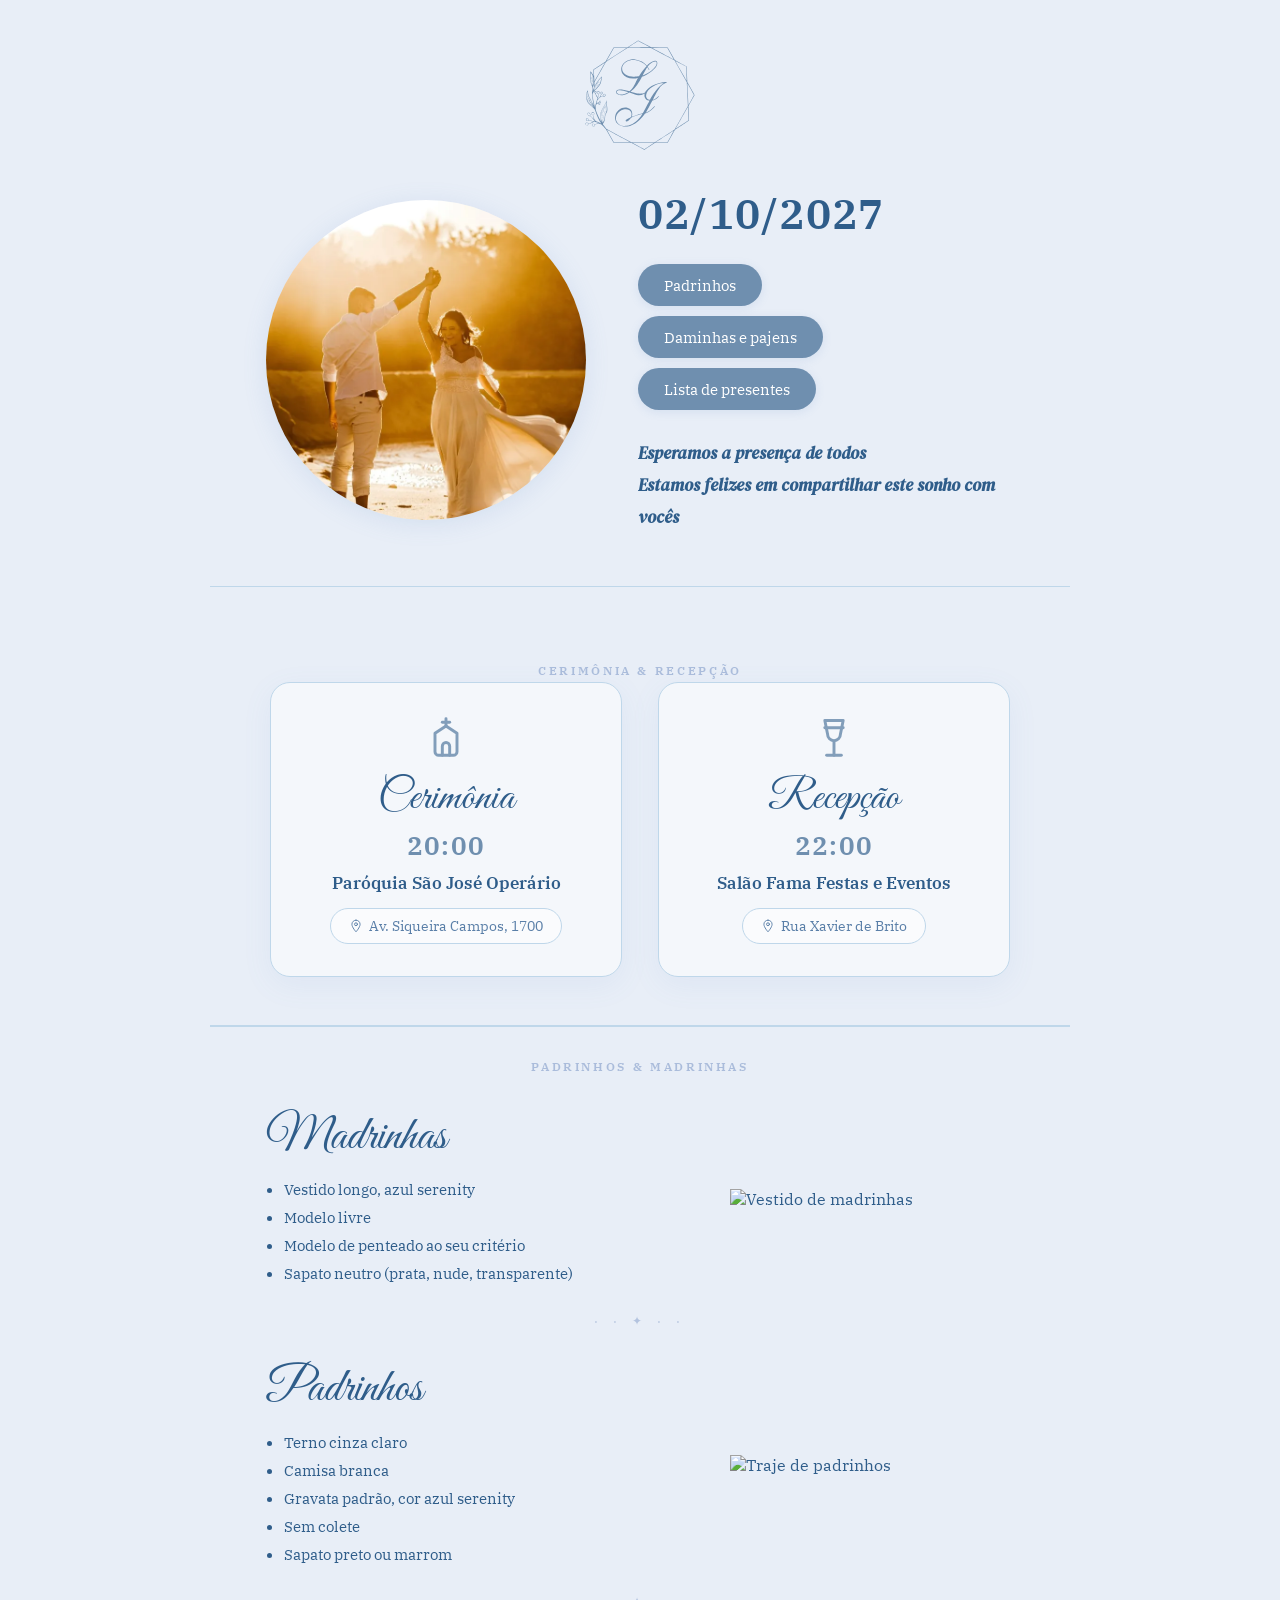
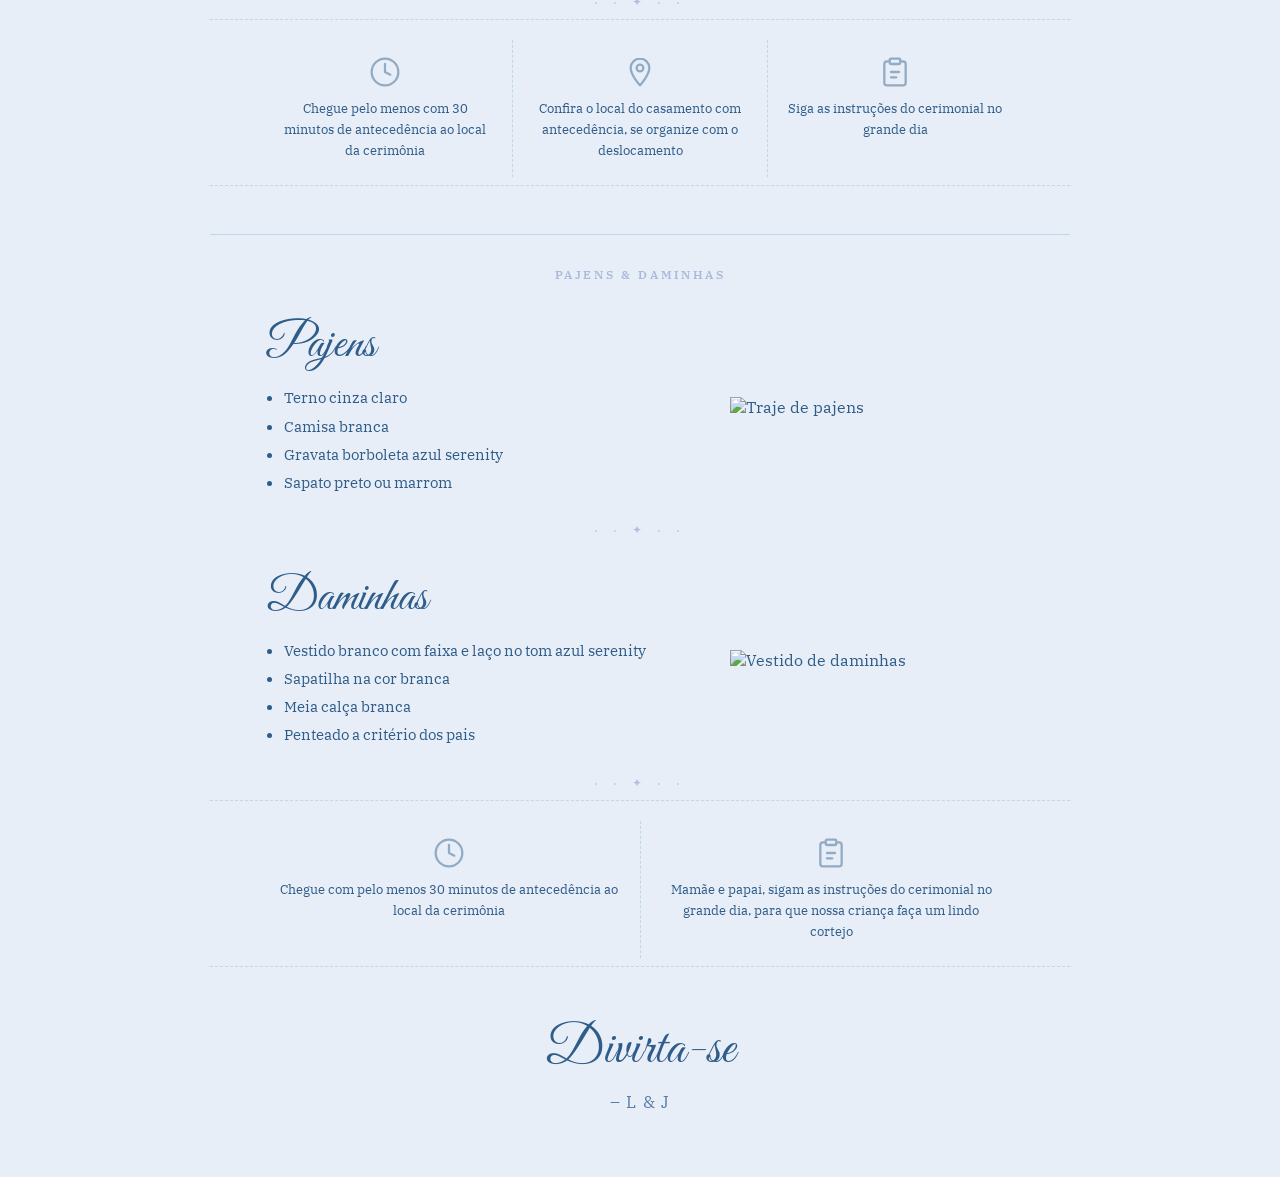
==== commit f9f8e8a4: "Typo" ====
--- a/index.html
+++ b/index.html
@@ -86,7 +86,9 @@
                 <line x1="12" y1="2" x2="12" y2="6" />
                 <line x1="10" y1="4" x2="14" y2="4" />
                 <!-- Telhado e corpo da capela -->
-                <path d="M18 10l-6-4-6 4v10a2 2 0 0 0 2 2h8a2 2 0 0 0 2-2V10z" />
+                <path
+                  d="M18 10l-6-4-6 4v10a2 2 0 0 0 2 2h8a2 2 0 0 0 2-2V10z"
+                />
                 <!-- Porta em arco -->
                 <path d="M10 22v-5a2 2 0 0 1 4 0v5" />
               </svg>
@@ -378,7 +380,7 @@
         <!-- Assinatura final -->
         <div class="final-sign">
           <h2 class="script-title sign-title">Divirta-se</h2>
-          <p class="sign-sub">– I &amp; J</p>
+          <p class="sign-sub">– L &amp; J</p>
         </div>
       </section>
     </div>
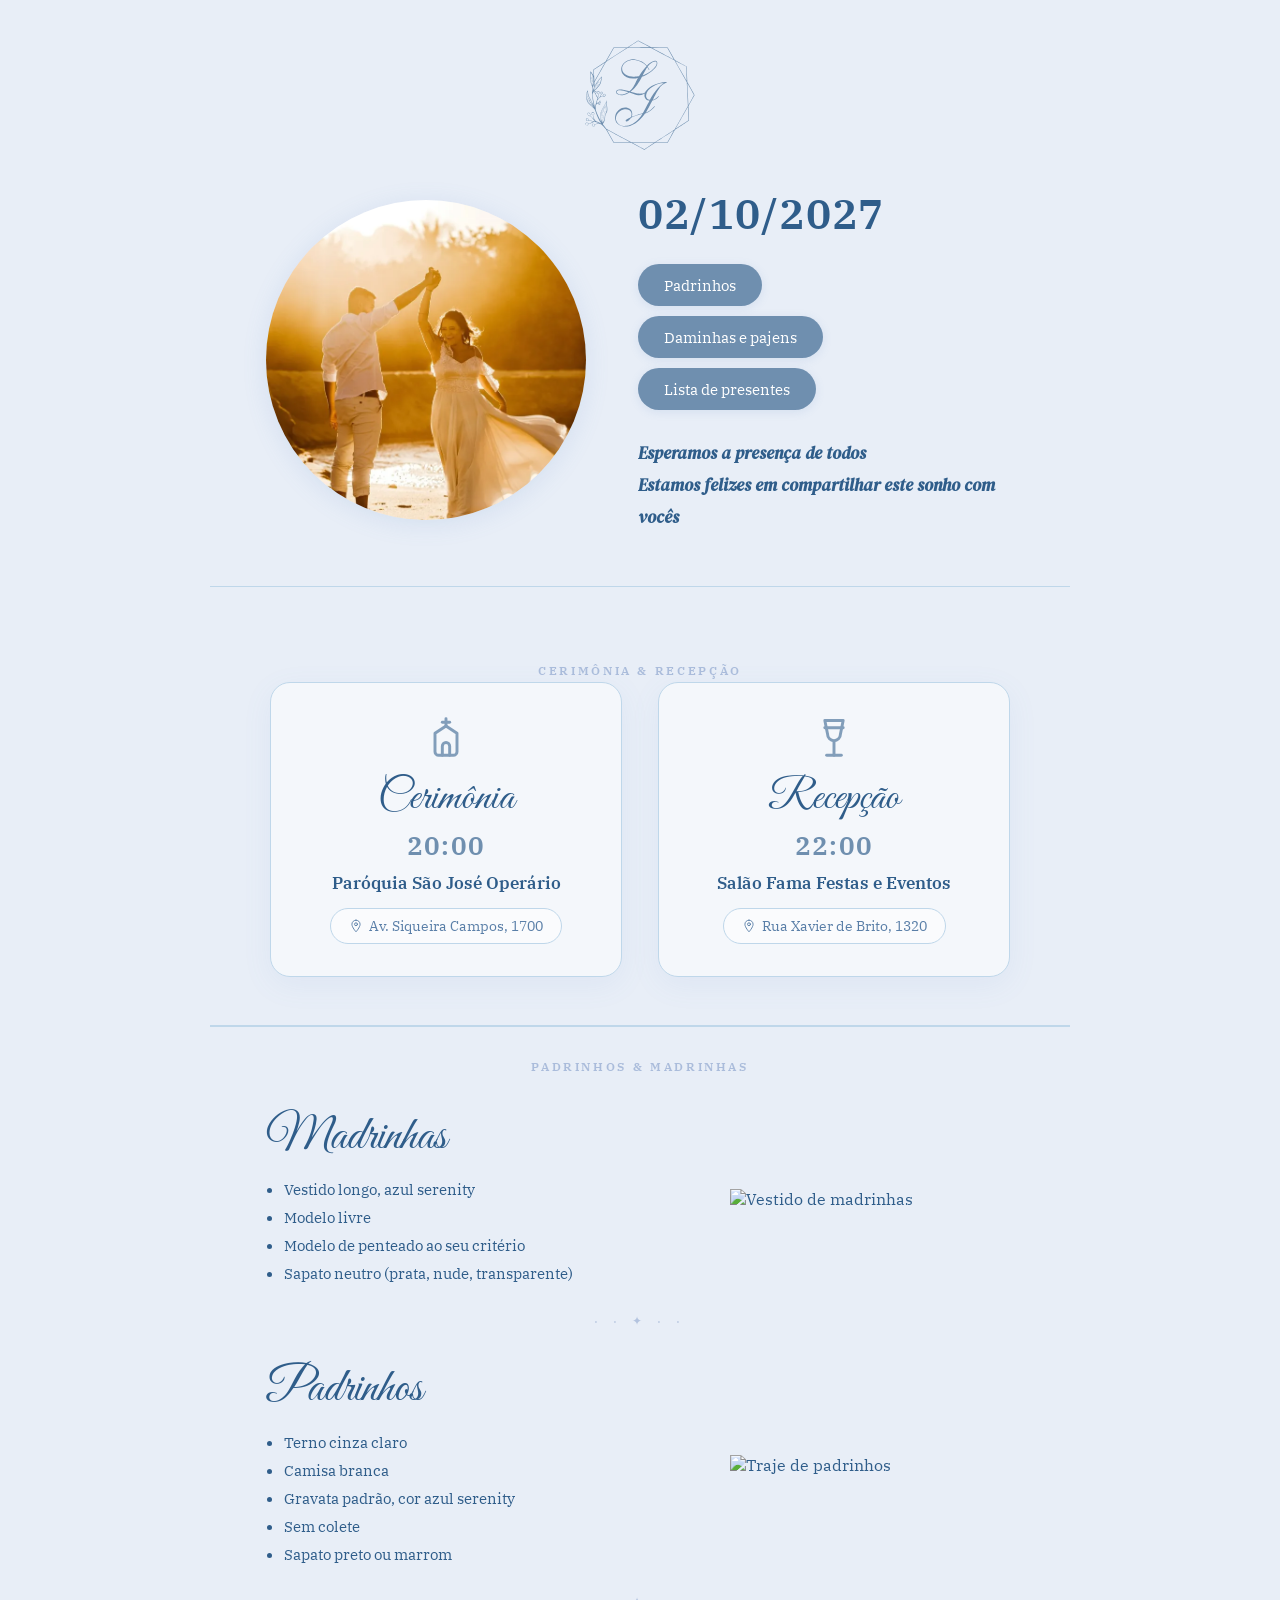
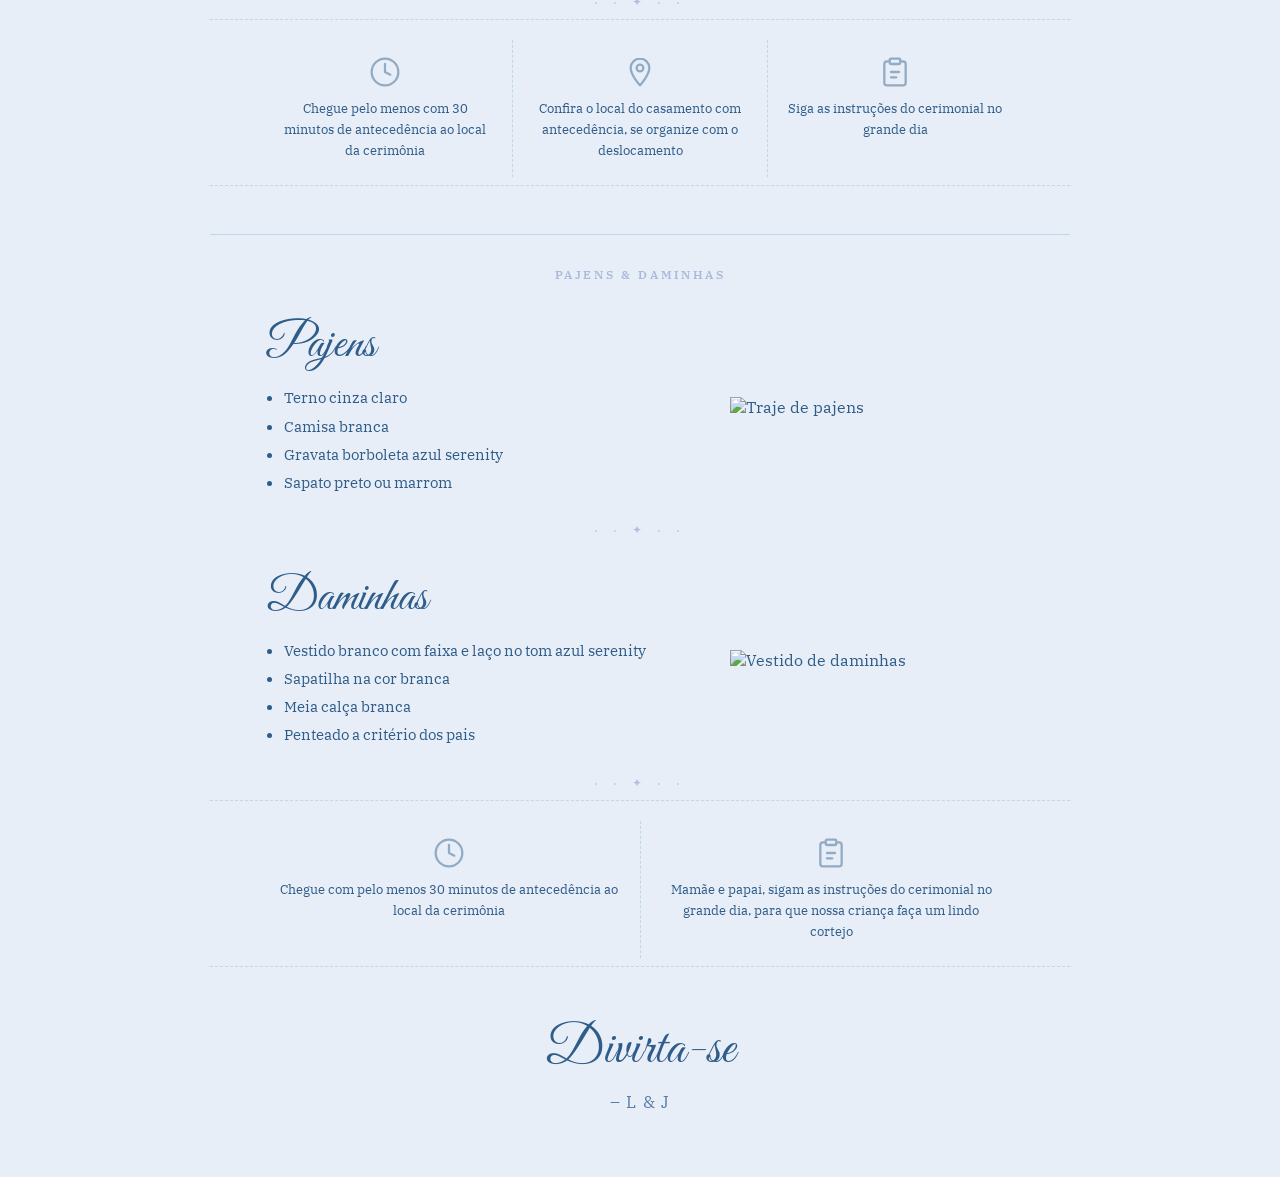
==== commit aad37db0: "Ajuste de título, logo e endereço do convite de casamento." ====
--- a/index.html
+++ b/index.html
@@ -3,7 +3,7 @@
   <head>
     <meta charset="UTF-8" />
     <meta name="viewport" content="width=device-width, initial-scale=1.0" />
-    <title>Convite de Casamento – I &amp; J</title>
+    <title>Convite de Casamento – L &amp; J</title>
     <link rel="preconnect" href="https://fonts.googleapis.com" />
     <link rel="preconnect" href="https://fonts.gstatic.com" crossorigin />
     <link
@@ -22,7 +22,7 @@
         <div class="logo-wrap">
           <img
             src="images/MonogramaV4-colored.svg"
-            alt="Logo I&amp;J"
+            alt="Logo L&amp;J"
             class="logo-img"
           />
         </div>
@@ -143,7 +143,7 @@
             <p class="info-card-place">Salão Fama Festas e Eventos</p>
             <a
               class="info-card-address"
-              href="https://maps.google.com/?q=Rua+Xavier+de+Brito"
+              href="https://maps.app.goo.gl/uJj9DNCMM5zp3ML26"
               target="_blank"
               rel="noopener"
             >
@@ -161,7 +161,7 @@
                 />
                 <circle cx="12" cy="9" r="2.5" />
               </svg>
-              Rua Xavier de Brito
+              Rua Xavier de Brito, 1320
             </a>
           </div>
         </div>
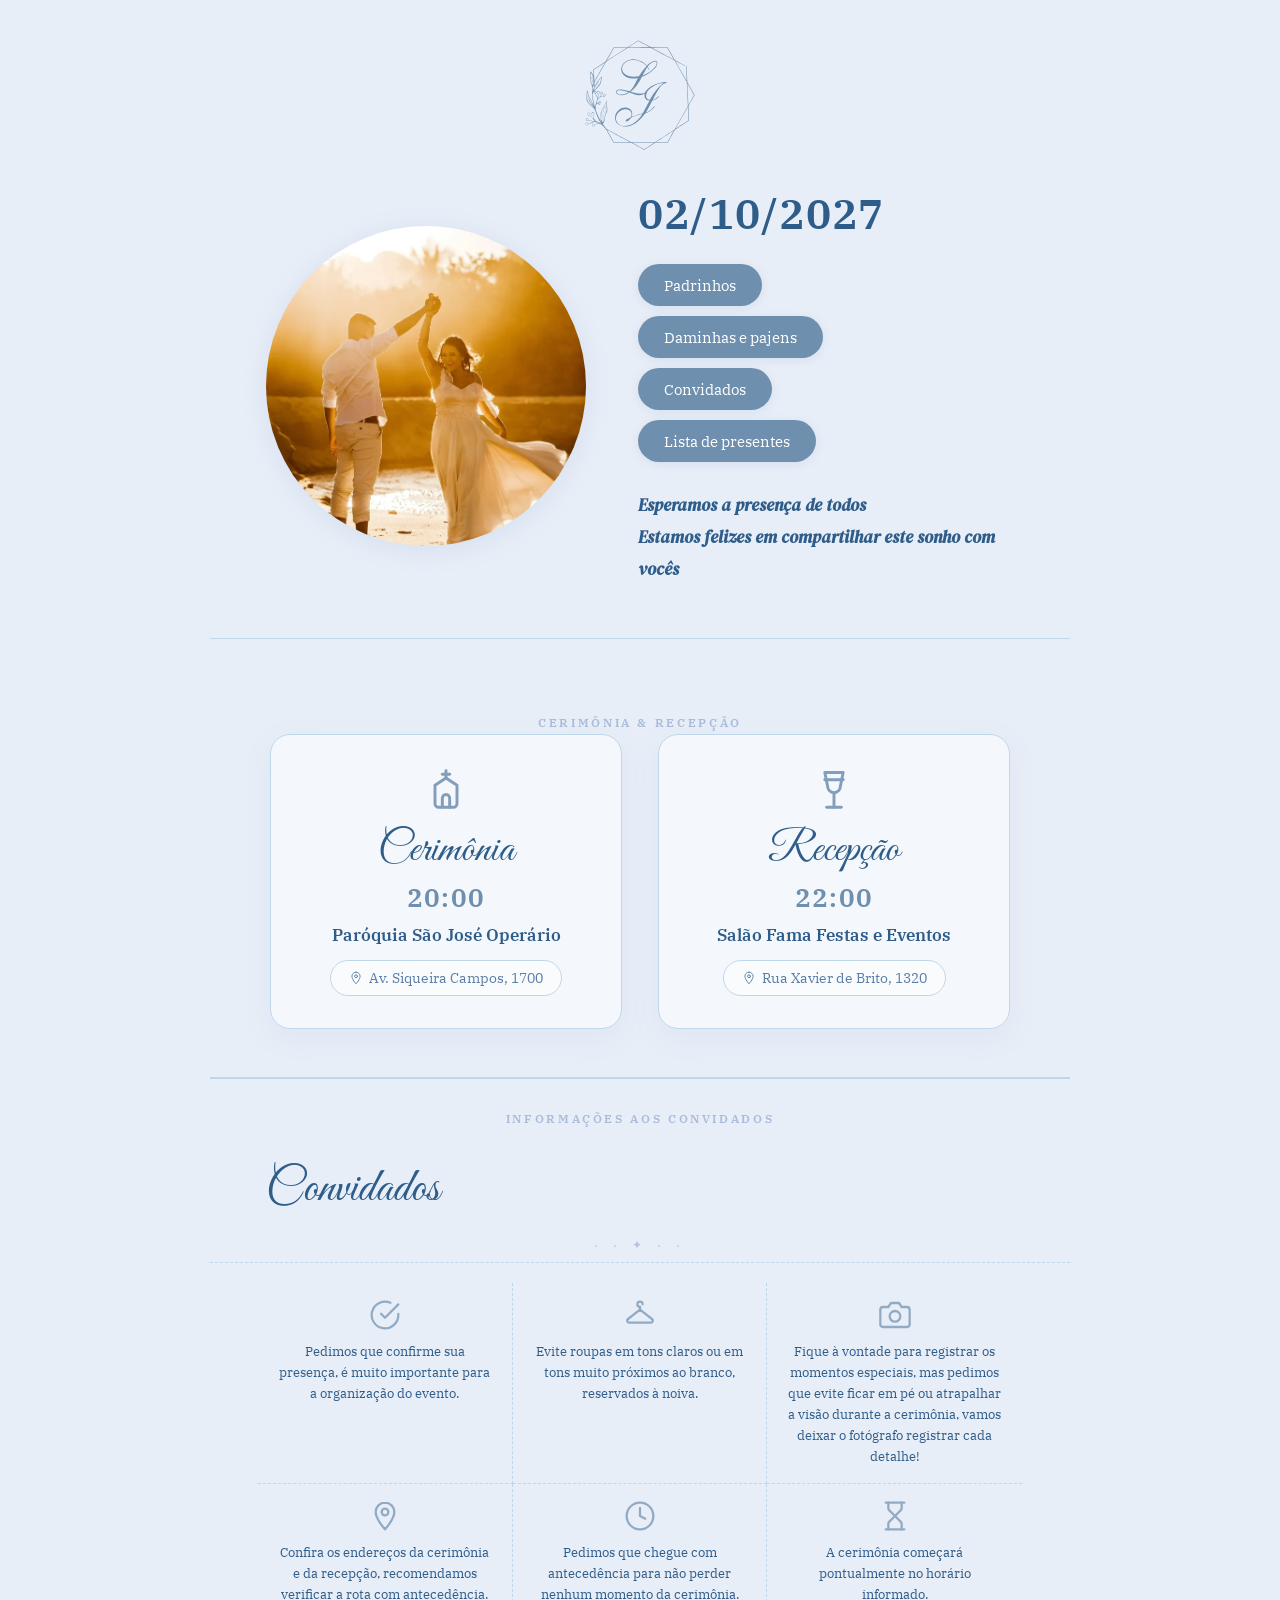
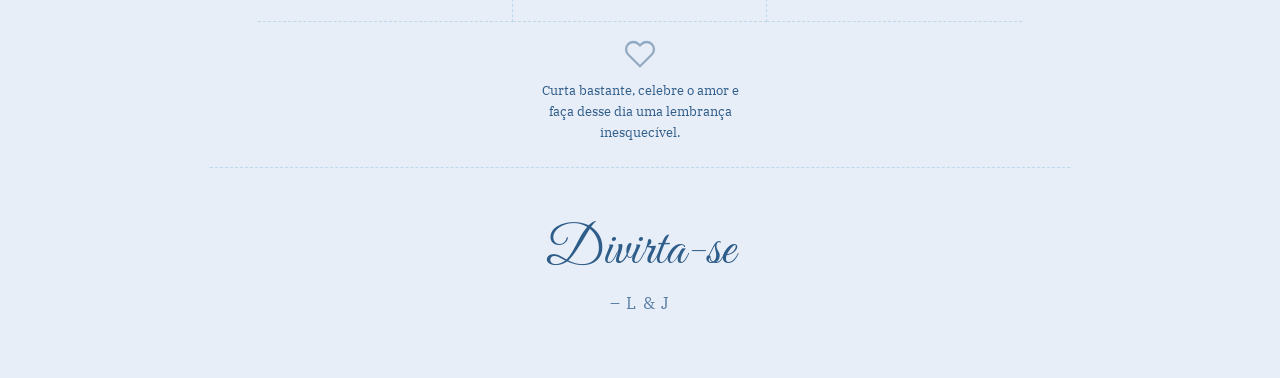
==== commit 810567af: "Novas paginas e parte de convidados" ====
--- a/index.html
+++ b/index.html
@@ -43,8 +43,9 @@
             <p class="date-text">02/10/2027</p>
 
             <div class="nav-btns">
-              <a class="btn-nav" href="#padrinhos">Padrinhos</a>
-              <a class="btn-nav" href="#daminhas">Daminhas e pajens</a>
+              <a class="btn-nav" href="padrinhos.html">Padrinhos</a>
+              <a class="btn-nav" href="daminhas.html">Daminhas e pajens</a>
+              <a class="btn-nav btn-convid" href="#convidados">Convidados</a>
               <a
                 class="btn-nav btn-gift"
                 href="https://www.finalfeliz.de/LaisLinsJoaoVictor"
@@ -167,213 +168,75 @@
         </div>
       </section>
       <!-- ══════════════════════════════════════
-           PADRINHOS
+           CONVIDADOS
       ══════════════════════════════════════ -->
-      <section class="section-outfit" id="padrinhos">
-        <!-- Título de seção visível só no desktop -->
-        <h3 class="section-label desktop-only">Padrinhos &amp; Madrinhas</h3>
-
-        <!-- Madrinhas -->
-        <div class="outfit-block">
-          <div class="outfit-text">
-            <h2 class="script-title">Madrinhas</h2>
-            <ul class="outfit-list">
-              <li>Vestido longo, azul serenity</li>
-              <li>Modelo livre</li>
-              <li>Modelo de penteado ao seu critério</li>
-              <li>Sapato neutro (prata, nude, transparente)</li>
-            </ul>
-          </div>
-          <div class="outfit-img-wrap">
-            <img
-              src="images/madrinhas.png"
-              alt="Vestido de madrinhas"
-              class="outfit-img"
-            />
-          </div>
-        </div>
-
+      <section class="section-outfit" id="convidados">
+        <h3 class="section-label desktop-only">Informações aos convidados</h3>
+        <h2 class="script-title guests-title">Convidados</h2>
         <div class="divider-ornament">· · ✦ · ·</div>
 
-        <!-- Padrinhos -->
-        <div class="outfit-block reverse">
-          <div class="outfit-img-wrap">
-            <img
-              src="images/padrinhos.png"
-              alt="Traje de padrinhos"
-              class="outfit-img"
-            />
-          </div>
-          <div class="outfit-text">
-            <h2 class="script-title">Padrinhos</h2>
-            <ul class="outfit-list">
-              <li>Terno cinza claro</li>
-              <li>Camisa branca</li>
-              <li>Gravata padrão, cor azul serenity</li>
-              <li>Sem colete</li>
-              <li>Sapato preto ou marrom</li>
-            </ul>
-          </div>
-        </div>
-
-        <div class="divider-ornament">· · ✦ · ·</div>
-
-        <!-- Dicas padrinhos -->
-        <div class="tips-section">
-          <div class="tip-item">
-            <svg
-              class="tip-icon"
-              viewBox="0 0 24 24"
-              fill="none"
-              stroke="currentColor"
-              stroke-width="1.7"
-              stroke-linecap="round"
-              stroke-linejoin="round"
-            >
+        <div class="tips-section tips-grid">
+          <!-- Confirmar presença -->
+          <div class="tip-item">
+            <svg class="tip-icon" viewBox="0 0 24 24" fill="none" stroke="currentColor" stroke-width="1.7" stroke-linecap="round" stroke-linejoin="round">
+              <path d="M22 11.08V12a10 10 0 1 1-5.93-9.14" />
+              <polyline points="22 4 12 14.01 9 11.01" />
+            </svg>
+            <p class="tip-text">Pedimos que confirme sua presença, é muito importante para a organização do evento.</p>
+          </div>
+
+          <!-- Traje -->
+          <div class="tip-item">
+            <svg class="tip-icon" viewBox="0 0 24 24" fill="none" stroke="currentColor" stroke-width="1.7" stroke-linecap="round" stroke-linejoin="round">
+              <path d="M12 6a2 2 0 1 1 2-2" />
+              <path d="M12 6v2L3 15a1.5 1.5 0 0 0 1 2.7h16a1.5 1.5 0 0 0 1-2.7l-9-7" />
+            </svg>
+            <p class="tip-text">Evite roupas em tons claros ou em tons muito próximos ao branco, reservados à noiva.</p>
+          </div>
+
+          <!-- Fotos -->
+          <div class="tip-item">
+            <svg class="tip-icon" viewBox="0 0 24 24" fill="none" stroke="currentColor" stroke-width="1.7" stroke-linecap="round" stroke-linejoin="round">
+              <path d="M23 19a2 2 0 0 1-2 2H3a2 2 0 0 1-2-2V8a2 2 0 0 1 2-2h4l2-3h6l2 3h4a2 2 0 0 1 2 2z" />
+              <circle cx="12" cy="13" r="4" />
+            </svg>
+            <p class="tip-text">Fique à vontade para registrar os momentos especiais, mas pedimos que evite ficar em pé ou atrapalhar a visão durante a cerimônia, vamos deixar o fotógrafo registrar cada detalhe!</p>
+          </div>
+
+          <!-- Endereços -->
+          <div class="tip-item">
+            <svg class="tip-icon" viewBox="0 0 24 24" fill="none" stroke="currentColor" stroke-width="1.7" stroke-linecap="round" stroke-linejoin="round">
+              <path d="M12 2C8.13 2 5 5.13 5 9c0 5.25 7 13 7 13s7-7.75 7-13c0-3.87-3.13-7-7-7z" />
+              <circle cx="12" cy="9" r="2.5" />
+            </svg>
+            <p class="tip-text">Confira os endereços da cerimônia e da recepção, recomendamos verificar a rota com antecedência.</p>
+          </div>
+
+          <!-- Antecedência -->
+          <div class="tip-item">
+            <svg class="tip-icon" viewBox="0 0 24 24" fill="none" stroke="currentColor" stroke-width="1.7" stroke-linecap="round" stroke-linejoin="round">
               <circle cx="12" cy="12" r="10" />
               <polyline points="12 6 12 12 16 14" />
             </svg>
-            <p class="tip-text">
-              Chegue pelo menos com 30 minutos de antecedência ao local da
-              cerimônia
-            </p>
-          </div>
-          <div class="tip-item">
-            <svg
-              class="tip-icon"
-              viewBox="0 0 24 24"
-              fill="none"
-              stroke="currentColor"
-              stroke-width="1.7"
-              stroke-linecap="round"
-              stroke-linejoin="round"
-            >
-              <path
-                d="M12 2C8.13 2 5 5.13 5 9c0 5.25 7 13 7 13s7-7.75 7-13c0-3.87-3.13-7-7-7z"
-              />
-              <circle cx="12" cy="9" r="2.5" />
-            </svg>
-            <p class="tip-text">
-              Confira o local do casamento com antecedência, se organize com o
-              deslocamento
-            </p>
-          </div>
-          <div class="tip-item">
-            <svg
-              class="tip-icon"
-              viewBox="0 0 24 24"
-              fill="none"
-              stroke="currentColor"
-              stroke-width="1.7"
-              stroke-linecap="round"
-              stroke-linejoin="round"
-            >
-              <rect x="8" y="2" width="8" height="4" rx="1" />
-              <path
-                d="M16 4h2a2 2 0 0 1 2 2v14a2 2 0 0 1-2 2H6a2 2 0 0 1-2-2V6a2 2 0 0 1 2-2h2"
-              />
-              <line x1="9" y1="12" x2="15" y2="12" />
-              <line x1="9" y1="16" x2="13" y2="16" />
-            </svg>
-            <p class="tip-text">
-              Siga as instruções do cerimonial no grande dia
-            </p>
-          </div>
-        </div>
-      </section>
-
-      <!-- ══════════════════════════════════════
-           DAMINHAS & PAJENS
-      ══════════════════════════════════════ -->
-      <section class="section-outfit" id="daminhas">
-        <!-- Título de seção visível só no desktop -->
-        <h3 class="section-label desktop-only">Pajens &amp; Daminhas</h3>
-
-        <!-- Pajens -->
-        <div class="outfit-block">
-          <div class="outfit-text">
-            <h2 class="script-title">Pajens</h2>
-            <ul class="outfit-list">
-              <li>Terno cinza claro</li>
-              <li>Camisa branca</li>
-              <li>Gravata borboleta azul serenity</li>
-              <li>Sapato preto ou marrom</li>
-            </ul>
-          </div>
-          <div class="outfit-img-wrap">
-            <img
-              src="images/pajens.png"
-              alt="Traje de pajens"
-              class="outfit-img"
-            />
-          </div>
-        </div>
-
-        <div class="divider-ornament">· · ✦ · ·</div>
-
-        <!-- Daminhas -->
-        <div class="outfit-block reverse">
-          <div class="outfit-img-wrap">
-            <img
-              src="images/daminhas.png"
-              alt="Vestido de daminhas"
-              class="outfit-img"
-            />
-          </div>
-          <div class="outfit-text">
-            <h2 class="script-title">Daminhas</h2>
-            <ul class="outfit-list">
-              <li>Vestido branco com faixa e laço no tom azul serenity</li>
-              <li>Sapatilha na cor branca</li>
-              <li>Meia calça branca</li>
-              <li>Penteado a critério dos pais</li>
-            </ul>
-          </div>
-        </div>
-
-        <div class="divider-ornament">· · ✦ · ·</div>
-
-        <!-- Dicas crianças -->
-        <div class="tips-section">
-          <div class="tip-item">
-            <svg
-              class="tip-icon"
-              viewBox="0 0 24 24"
-              fill="none"
-              stroke="currentColor"
-              stroke-width="1.7"
-              stroke-linecap="round"
-              stroke-linejoin="round"
-            >
-              <circle cx="12" cy="12" r="10" />
-              <polyline points="12 6 12 12 16 14" />
-            </svg>
-            <p class="tip-text">
-              Chegue com pelo menos 30 minutos de antecedência ao local da
-              cerimônia
-            </p>
-          </div>
-          <div class="tip-item">
-            <svg
-              class="tip-icon"
-              viewBox="0 0 24 24"
-              fill="none"
-              stroke="currentColor"
-              stroke-width="1.7"
-              stroke-linecap="round"
-              stroke-linejoin="round"
-            >
-              <rect x="8" y="2" width="8" height="4" rx="1" />
-              <path
-                d="M16 4h2a2 2 0 0 1 2 2v14a2 2 0 0 1-2 2H6a2 2 0 0 1-2-2V6a2 2 0 0 1 2-2h2"
-              />
-              <line x1="9" y1="12" x2="15" y2="12" />
-              <line x1="9" y1="16" x2="13" y2="16" />
-            </svg>
-            <p class="tip-text">
-              Mamãe e papai, sigam as instruções do cerimonial no grande dia,
-              para que nossa criança faça um lindo cortejo
-            </p>
+            <p class="tip-text">Pedimos que chegue com antecedência para não perder nenhum momento da cerimônia.</p>
+          </div>
+
+          <!-- Pontualidade -->
+          <div class="tip-item">
+            <svg class="tip-icon" viewBox="0 0 24 24" fill="none" stroke="currentColor" stroke-width="1.7" stroke-linecap="round" stroke-linejoin="round">
+              <path d="M5 22h14" /><path d="M5 2h14" />
+              <path d="M17 22v-4.17a2 2 0 0 0-.59-1.42L12 12l-4.41 4.41A2 2 0 0 0 7 17.83V22" />
+              <path d="M7 2v4.17a2 2 0 0 0 .59 1.42L12 12l4.41-4.41A2 2 0 0 0 17 6.17V2" />
+            </svg>
+            <p class="tip-text">A cerimônia começará pontualmente no horário informado.</p>
+          </div>
+
+          <!-- Celebre -->
+          <div class="tip-item">
+            <svg class="tip-icon" viewBox="0 0 24 24" fill="none" stroke="currentColor" stroke-width="1.7" stroke-linecap="round" stroke-linejoin="round">
+              <path d="M20.84 4.61a5.5 5.5 0 0 0-7.78 0L12 5.67l-1.06-1.06a5.5 5.5 0 0 0-7.78 7.78l1.06 1.06L12 21.23l7.78-7.78 1.06-1.06a5.5 5.5 0 0 0 0-7.78z" />
+            </svg>
+            <p class="tip-text">Curta bastante, celebre o amor e faça desse dia uma lembrança inesquecível.</p>
           </div>
         </div>
 
--- a/style.css
+++ b/style.css
@@ -218,6 +218,51 @@
 .info-divider {
   display: none;
 }
+
+/* ============================================================
+   SEÇÃO CONVIDADOS (reaproveita .section-outfit / .tips-section)
+   ============================================================ */
+.guests-title {
+  padding: 20px 18px 0;
+}
+
+/* ============================================================
+   CABEÇALHO DAS SUBPÁGINAS
+   ============================================================ */
+.page-header {
+  width: 100%;
+  position: relative;
+  display: flex;
+  justify-content: center;
+  align-items: center;
+  padding: 24px 20px 8px;
+}
+
+.page-logo {
+  display: block;
+  width: 72px;
+  height: 72px;
+}
+.page-logo img { width: 100%; height: 100%; object-fit: contain; display: block; }
+
+.btn-back {
+  position: absolute;
+  left: 18px;
+  top: 50%;
+  transform: translateY(-50%);
+  font-family: 'IBM Plex Serif', serif;
+  font-size: 0.85rem;
+  color: var(--blue-dk);
+  text-decoration: none;
+  padding: 6px 14px;
+  border: 1px solid var(--border);
+  border-radius: 20px;
+  background: rgba(255, 255, 255, 0.5);
+  transition: background 0.2s, color 0.2s;
+}
+.btn-back:hover { background: var(--blue-dk); color: #fff; border-color: var(--blue-dk); }
+
+.section-outfit.no-border { border-top: none; }
 
 /* ============================================================
    SEÇÕES DE TRAJE
@@ -519,6 +564,26 @@
   .sign-title { font-size: 3.4rem; }
   .sign-sub   { font-size: 1.05rem; }
 
+  /* Convidados desktop: dicas em grade de 3 colunas, mesmo estilo tracejado */
+  .guests-title { padding: 32px 56px 0; }
+
+  .tips-grid {
+    flex-wrap: wrap;
+    justify-content: center;
+    row-gap: 0;
+  }
+  .tips-grid .tip-item {
+    flex: 0 0 33.333%;
+    border-bottom: 1px dashed var(--border);
+  }
+  .tips-grid .tip-item:nth-child(3n) { border-right: none; }
+  .tips-grid .tip-item:last-child   { border-bottom: none; border-right: none; }
+
+  /* Cabeçalho das subpáginas */
+  .page-header { padding: 36px 56px 8px; }
+  .page-logo   { width: 96px; height: 96px; }
+  .btn-back    { left: 56px; font-size: 0.92rem; }
+
 }
 
 
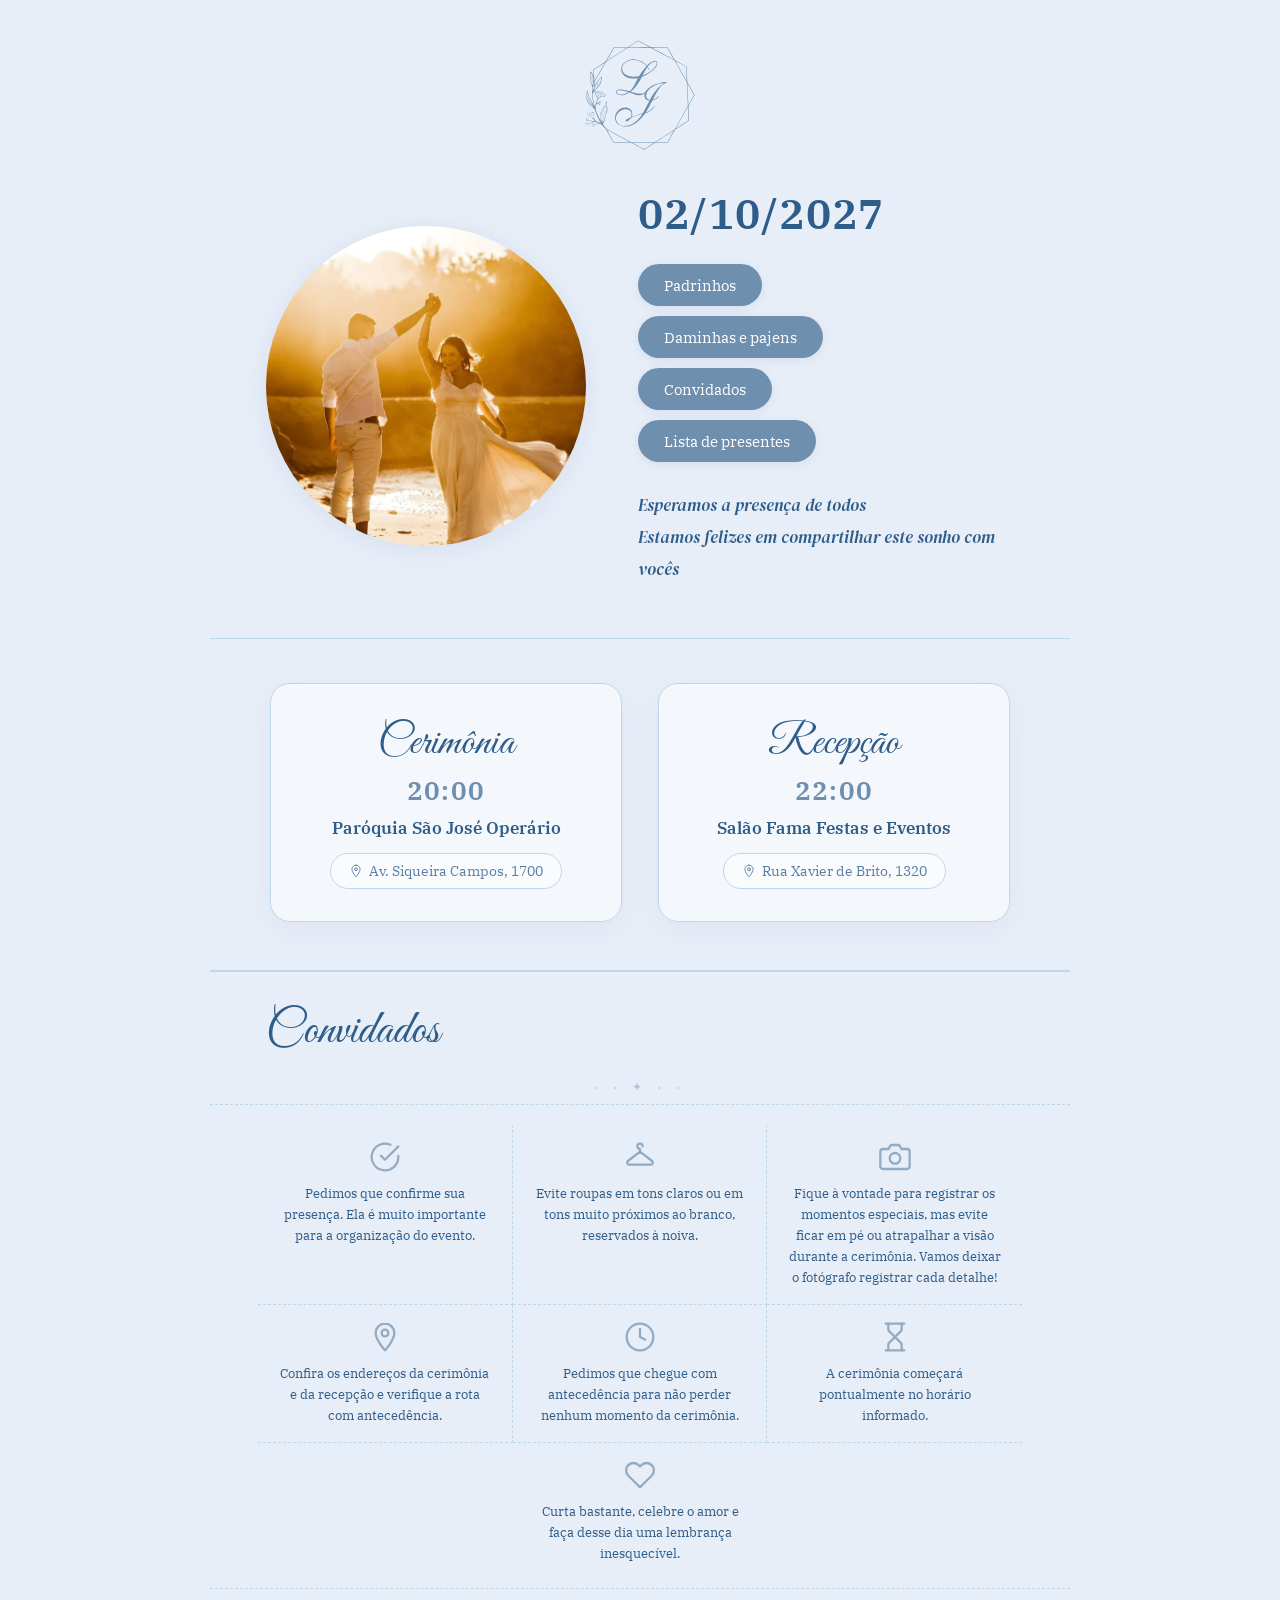
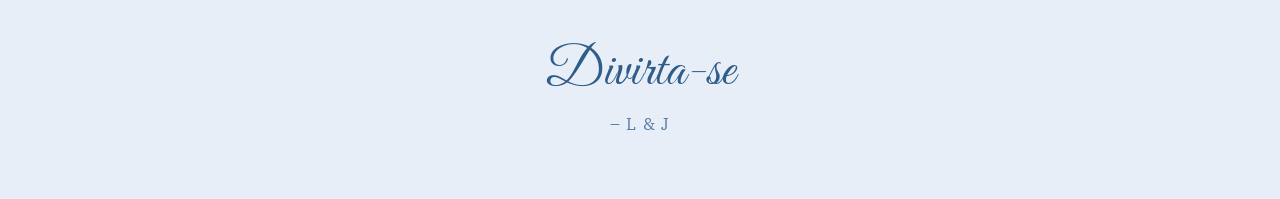
==== commit 040165e9: "Limpeza de UI e correcoes da auditoria Remove rotulos e icones decorativos, divide frases longas dos" ====
--- a/index.html
+++ b/index.html
@@ -3,11 +3,14 @@
   <head>
     <meta charset="UTF-8" />
     <meta name="viewport" content="width=device-width, initial-scale=1.0" />
+    <meta property="og:title" content="Convite de Casamento – L &amp; J" />
+    <meta property="og:description" content="02/10/2027 · Cerimônia às 20:00" />
+    <meta property="og:image" content="https://tnutellas.github.io/images/FotoCasamento.webp" />
     <title>Convite de Casamento – L &amp; J</title>
     <link rel="preconnect" href="https://fonts.googleapis.com" />
     <link rel="preconnect" href="https://fonts.gstatic.com" crossorigin />
     <link
-      href="https://fonts.googleapis.com/css2?family=Great+Vibes&family=IBM+Plex+Serif:ital,wght@0,400;0,600;1,400&family=DM+Serif+Display:ital@0;1&display=swap"
+      href="https://fonts.googleapis.com/css2?family=Great+Vibes&family=IBM+Plex+Serif:wght@400;600&family=DM+Serif+Display:ital@1&display=swap"
       rel="stylesheet"
     />
     <link rel="stylesheet" href="style.css" />
@@ -18,7 +21,6 @@
            CAPA
       ══════════════════════════════════════ -->
       <section class="section-cover">
-        <!-- Logo (mobile: topo centrado | desktop: canto superior esquerdo via CSS) -->
         <div class="logo-wrap">
           <img
             src="images/MonogramaV4-colored.svg"
@@ -45,9 +47,9 @@
             <div class="nav-btns">
               <a class="btn-nav" href="padrinhos.html">Padrinhos</a>
               <a class="btn-nav" href="daminhas.html">Daminhas e pajens</a>
-              <a class="btn-nav btn-convid" href="#convidados">Convidados</a>
+              <a class="btn-nav" href="#convidados">Convidados</a>
               <a
-                class="btn-nav btn-gift"
+                class="btn-nav"
                 href="https://www.finalfeliz.de/LaisLinsJoaoVictor"
                 target="_blank"
                 rel="noopener"
@@ -69,31 +71,9 @@
            INFORMAÇÕES DO EVENTO
       ══════════════════════════════════════ -->
       <section class="section-info">
-        <h3 class="section-label desktop-only">Cerimônia &amp; Recepção</h3>
-
         <div class="info-cards">
           <!-- Cerimônia -->
           <div class="info-card">
-            <div class="info-card-icon">
-              <svg
-                viewBox="0 0 24 24"
-                fill="none"
-                stroke="currentColor"
-                stroke-width="1.6"
-                stroke-linecap="round"
-                stroke-linejoin="round"
-              >
-                <!-- Cruz -->
-                <line x1="12" y1="2" x2="12" y2="6" />
-                <line x1="10" y1="4" x2="14" y2="4" />
-                <!-- Telhado e corpo da capela -->
-                <path
-                  d="M18 10l-6-4-6 4v10a2 2 0 0 0 2 2h8a2 2 0 0 0 2-2V10z"
-                />
-                <!-- Porta em arco -->
-                <path d="M10 22v-5a2 2 0 0 1 4 0v5" />
-              </svg>
-            </div>
             <h3 class="info-card-title">Cerimônia</h3>
             <p class="info-card-time">20:00</p>
             <p class="info-card-place">Paróquia São José Operário</p>
@@ -123,22 +103,6 @@
 
           <!-- Recepção -->
           <div class="info-card">
-            <div class="info-card-icon">
-              <svg
-                viewBox="0 0 24 24"
-                fill="none"
-                stroke="currentColor"
-                stroke-width="1.6"
-                stroke-linecap="round"
-                stroke-linejoin="round"
-              >
-                <!-- Taça de brinde -->
-                <path d="M8 22h8" />
-                <path d="M12 15v7" />
-                <path d="M7 3h10l-1.5 7.5a3.5 3.5 0 0 1-7 0L7 3z" />
-                <line x1="7" y1="7" x2="17" y2="7" />
-              </svg>
-            </div>
             <h3 class="info-card-title">Recepção</h3>
             <p class="info-card-time">22:00</p>
             <p class="info-card-place">Salão Fama Festas e Eventos</p>
@@ -171,72 +135,160 @@
            CONVIDADOS
       ══════════════════════════════════════ -->
       <section class="section-outfit" id="convidados">
-        <h3 class="section-label desktop-only">Informações aos convidados</h3>
         <h2 class="script-title guests-title">Convidados</h2>
         <div class="divider-ornament">· · ✦ · ·</div>
 
         <div class="tips-section tips-grid">
           <!-- Confirmar presença -->
           <div class="tip-item">
-            <svg class="tip-icon" viewBox="0 0 24 24" fill="none" stroke="currentColor" stroke-width="1.7" stroke-linecap="round" stroke-linejoin="round">
+            <svg
+              class="tip-icon"
+              viewBox="0 0 24 24"
+              fill="none"
+              stroke="currentColor"
+              stroke-width="1.7"
+              stroke-linecap="round"
+              stroke-linejoin="round"
+            >
               <path d="M22 11.08V12a10 10 0 1 1-5.93-9.14" />
               <polyline points="22 4 12 14.01 9 11.01" />
             </svg>
-            <p class="tip-text">Pedimos que confirme sua presença, é muito importante para a organização do evento.</p>
+            <p class="tip-text">
+              Pedimos que confirme sua presença. Ela é muito importante para a
+              organização do evento.
+            </p>
           </div>
 
           <!-- Traje -->
           <div class="tip-item">
-            <svg class="tip-icon" viewBox="0 0 24 24" fill="none" stroke="currentColor" stroke-width="1.7" stroke-linecap="round" stroke-linejoin="round">
+            <svg
+              class="tip-icon"
+              viewBox="0 0 24 24"
+              fill="none"
+              stroke="currentColor"
+              stroke-width="1.7"
+              stroke-linecap="round"
+              stroke-linejoin="round"
+            >
               <path d="M12 6a2 2 0 1 1 2-2" />
-              <path d="M12 6v2L3 15a1.5 1.5 0 0 0 1 2.7h16a1.5 1.5 0 0 0 1-2.7l-9-7" />
-            </svg>
-            <p class="tip-text">Evite roupas em tons claros ou em tons muito próximos ao branco, reservados à noiva.</p>
+              <path
+                d="M12 6v2L3 15a1.5 1.5 0 0 0 1 2.7h16a1.5 1.5 0 0 0 1-2.7l-9-7"
+              />
+            </svg>
+            <p class="tip-text">
+              Evite roupas em tons claros ou em tons muito próximos ao branco,
+              reservados à noiva.
+            </p>
           </div>
 
           <!-- Fotos -->
           <div class="tip-item">
-            <svg class="tip-icon" viewBox="0 0 24 24" fill="none" stroke="currentColor" stroke-width="1.7" stroke-linecap="round" stroke-linejoin="round">
-              <path d="M23 19a2 2 0 0 1-2 2H3a2 2 0 0 1-2-2V8a2 2 0 0 1 2-2h4l2-3h6l2 3h4a2 2 0 0 1 2 2z" />
+            <svg
+              class="tip-icon"
+              viewBox="0 0 24 24"
+              fill="none"
+              stroke="currentColor"
+              stroke-width="1.7"
+              stroke-linecap="round"
+              stroke-linejoin="round"
+            >
+              <path
+                d="M23 19a2 2 0 0 1-2 2H3a2 2 0 0 1-2-2V8a2 2 0 0 1 2-2h4l2-3h6l2 3h4a2 2 0 0 1 2 2z"
+              />
               <circle cx="12" cy="13" r="4" />
             </svg>
-            <p class="tip-text">Fique à vontade para registrar os momentos especiais, mas pedimos que evite ficar em pé ou atrapalhar a visão durante a cerimônia, vamos deixar o fotógrafo registrar cada detalhe!</p>
+            <p class="tip-text">
+              Fique à vontade para registrar os momentos especiais, mas evite
+              ficar em pé ou atrapalhar a visão durante a cerimônia. Vamos deixar o fotógrafo registrar cada detalhe!
+            </p>
           </div>
 
           <!-- Endereços -->
           <div class="tip-item">
-            <svg class="tip-icon" viewBox="0 0 24 24" fill="none" stroke="currentColor" stroke-width="1.7" stroke-linecap="round" stroke-linejoin="round">
-              <path d="M12 2C8.13 2 5 5.13 5 9c0 5.25 7 13 7 13s7-7.75 7-13c0-3.87-3.13-7-7-7z" />
+            <svg
+              class="tip-icon"
+              viewBox="0 0 24 24"
+              fill="none"
+              stroke="currentColor"
+              stroke-width="1.7"
+              stroke-linecap="round"
+              stroke-linejoin="round"
+            >
+              <path
+                d="M12 2C8.13 2 5 5.13 5 9c0 5.25 7 13 7 13s7-7.75 7-13c0-3.87-3.13-7-7-7z"
+              />
               <circle cx="12" cy="9" r="2.5" />
             </svg>
-            <p class="tip-text">Confira os endereços da cerimônia e da recepção, recomendamos verificar a rota com antecedência.</p>
+            <p class="tip-text">
+              Confira os endereços da cerimônia e da recepção e verifique a rota
+              com antecedência.
+            </p>
           </div>
 
           <!-- Antecedência -->
           <div class="tip-item">
-            <svg class="tip-icon" viewBox="0 0 24 24" fill="none" stroke="currentColor" stroke-width="1.7" stroke-linecap="round" stroke-linejoin="round">
+            <svg
+              class="tip-icon"
+              viewBox="0 0 24 24"
+              fill="none"
+              stroke="currentColor"
+              stroke-width="1.7"
+              stroke-linecap="round"
+              stroke-linejoin="round"
+            >
               <circle cx="12" cy="12" r="10" />
               <polyline points="12 6 12 12 16 14" />
             </svg>
-            <p class="tip-text">Pedimos que chegue com antecedência para não perder nenhum momento da cerimônia.</p>
+            <p class="tip-text">
+              Pedimos que chegue com antecedência para não perder nenhum momento
+              da cerimônia.
+            </p>
           </div>
 
           <!-- Pontualidade -->
           <div class="tip-item">
-            <svg class="tip-icon" viewBox="0 0 24 24" fill="none" stroke="currentColor" stroke-width="1.7" stroke-linecap="round" stroke-linejoin="round">
-              <path d="M5 22h14" /><path d="M5 2h14" />
-              <path d="M17 22v-4.17a2 2 0 0 0-.59-1.42L12 12l-4.41 4.41A2 2 0 0 0 7 17.83V22" />
-              <path d="M7 2v4.17a2 2 0 0 0 .59 1.42L12 12l4.41-4.41A2 2 0 0 0 17 6.17V2" />
-            </svg>
-            <p class="tip-text">A cerimônia começará pontualmente no horário informado.</p>
+            <svg
+              class="tip-icon"
+              viewBox="0 0 24 24"
+              fill="none"
+              stroke="currentColor"
+              stroke-width="1.7"
+              stroke-linecap="round"
+              stroke-linejoin="round"
+            >
+              <path d="M5 22h14" />
+              <path d="M5 2h14" />
+              <path
+                d="M17 22v-4.17a2 2 0 0 0-.59-1.42L12 12l-4.41 4.41A2 2 0 0 0 7 17.83V22"
+              />
+              <path
+                d="M7 2v4.17a2 2 0 0 0 .59 1.42L12 12l4.41-4.41A2 2 0 0 0 17 6.17V2"
+              />
+            </svg>
+            <p class="tip-text">
+              A cerimônia começará pontualmente no horário informado.
+            </p>
           </div>
 
           <!-- Celebre -->
           <div class="tip-item">
-            <svg class="tip-icon" viewBox="0 0 24 24" fill="none" stroke="currentColor" stroke-width="1.7" stroke-linecap="round" stroke-linejoin="round">
-              <path d="M20.84 4.61a5.5 5.5 0 0 0-7.78 0L12 5.67l-1.06-1.06a5.5 5.5 0 0 0-7.78 7.78l1.06 1.06L12 21.23l7.78-7.78 1.06-1.06a5.5 5.5 0 0 0 0-7.78z" />
-            </svg>
-            <p class="tip-text">Curta bastante, celebre o amor e faça desse dia uma lembrança inesquecível.</p>
+            <svg
+              class="tip-icon"
+              viewBox="0 0 24 24"
+              fill="none"
+              stroke="currentColor"
+              stroke-width="1.7"
+              stroke-linecap="round"
+              stroke-linejoin="round"
+            >
+              <path
+                d="M20.84 4.61a5.5 5.5 0 0 0-7.78 0L12 5.67l-1.06-1.06a5.5 5.5 0 0 0-7.78 7.78l1.06 1.06L12 21.23l7.78-7.78 1.06-1.06a5.5 5.5 0 0 0 0-7.78z"
+              />
+            </svg>
+            <p class="tip-text">
+              Curta bastante, celebre o amor e faça desse dia uma lembrança
+              inesquecível.
+            </p>
           </div>
         </div>
 
--- a/style.css
+++ b/style.css
@@ -115,15 +115,11 @@
 .btn-nav:hover { background: #5a7fa8; transform: translateY(-1px); }
 .btn-nav:active { transform: translateY(0); box-shadow: none; }
 
-/* Botão de presentes — sem diferença visual */
-.btn-gift { background: var(--blue-dk); }
-
 .hero-msg { padding: 0 24px; text-align: center; }
 .msg-line {
   font-family: 'DM Serif Display', serif;
   font-style: italic;
   font-size: 0.95rem;
-  font-weight: 600;
   color: var(--text);
   line-height: 1.8;
 }
@@ -155,17 +151,7 @@
   border: 1px solid var(--border);
   border-radius: 16px;
   box-shadow: 0 4px 16px rgba(100, 140, 200, 0.06);
-  transition: transform 0.2s, box-shadow 0.2s;
-}
-
-.info-card-icon {
-  width: 36px;
-  height: 36px;
-  color: var(--blue-dk);
-  opacity: 0.85;
-  margin-bottom: 10px;
-}
-.info-card-icon svg { width: 100%; height: 100%; }
+}
 
 .info-card-title {
   font-family: 'Great Vibes', cursive;
@@ -215,10 +201,6 @@
 
 .addr-icon { width: 14px; height: 14px; flex-shrink: 0; }
 
-.info-divider {
-  display: none;
-}
-
 /* ============================================================
    SEÇÃO CONVIDADOS (reaproveita .section-outfit / .tips-section)
    ============================================================ */
@@ -276,8 +258,6 @@
   border-top: 1px solid var(--border);
 }
 
-.section-label { display: none; } /* oculto no mobile */
-
 .outfit-block {
   display: flex;
   flex-direction: column;
@@ -382,7 +362,6 @@
   /* ---- CAPA desktop: logo no topo, hero em 2 colunas ---- */
   .section-cover {
     padding-bottom: 52px;
-    position: relative;
   }
 
   .logo-wrap {
@@ -460,17 +439,6 @@
     box-shadow: 0 8px 30px rgba(100, 140, 200, 0.08);
   }
 
-  .info-card:hover {
-    transform: translateY(-2px);
-    box-shadow: 0 12px 36px rgba(100, 140, 200, 0.12);
-  }
-
-  .info-card-icon {
-    width: 44px;
-    height: 44px;
-    margin-bottom: 12px;
-  }
-
   .info-card-title {
     font-size: 2.7rem;
     margin-bottom: 4px;
@@ -494,20 +462,6 @@
   /* ---- Seções de traje desktop ---- */
   .section-outfit {
     padding: 0 0 40px;
-  }
-
-  /* Título de seção desktop (oculto no mobile) */
-  .desktop-only {
-    display: block;
-    font-family: 'IBM Plex Serif', serif;
-    font-size: 0.75rem;
-    font-weight: 600;
-    letter-spacing: 0.22em;
-    text-transform: uppercase;
-    color: var(--blue);
-    opacity: 0.7;
-    text-align: center;
-    padding: 32px 0 4px;
   }
 
   /* Outfit blocks: lado a lado */
